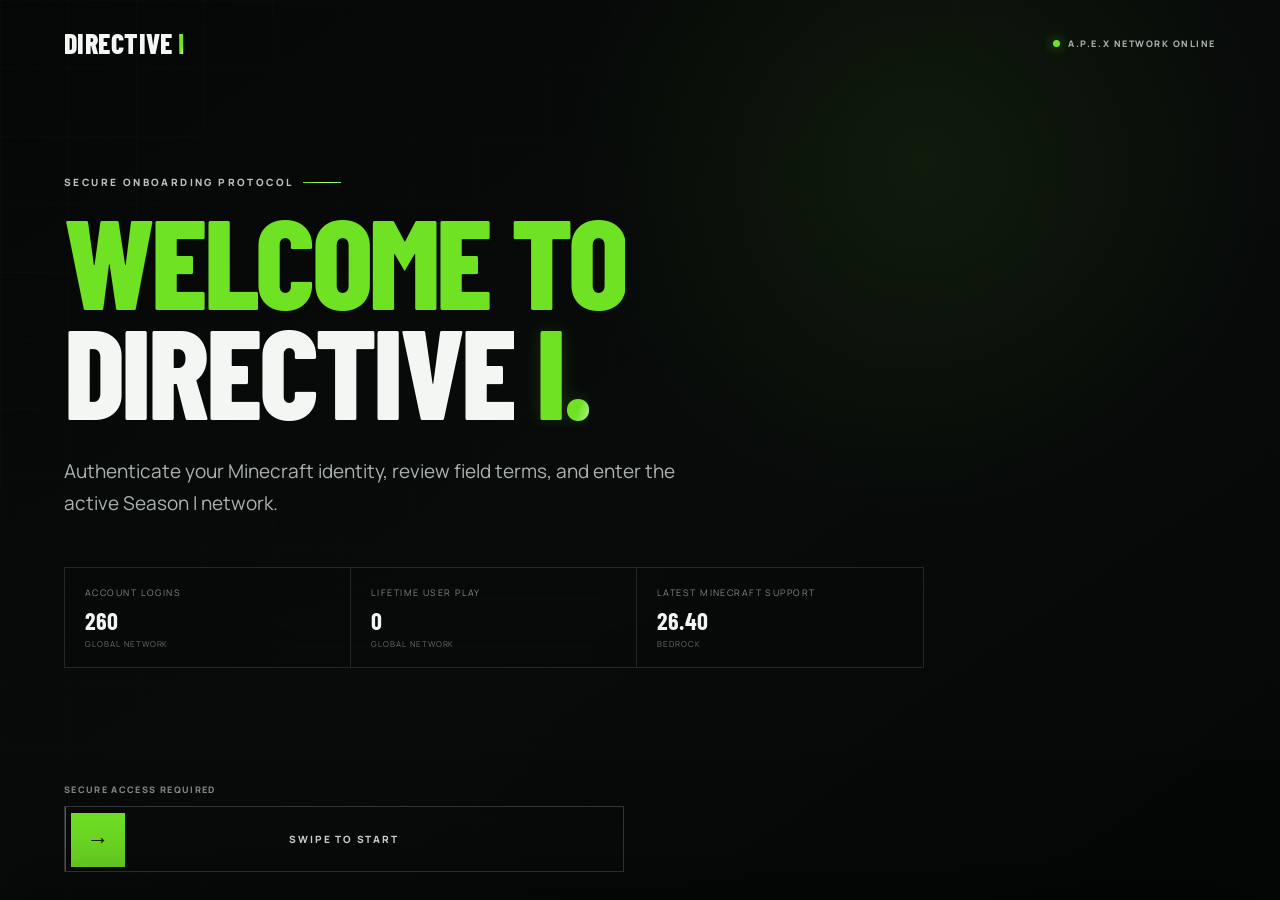
==== index.html @ 3be9166d "Load persistent gapless music player v8" ====
<!doctype html>
<html lang="en">
<head>
  <meta charset="utf-8" />
  <meta name="viewport" content="width=device-width, initial-scale=1, viewport-fit=cover" />
  <meta name="theme-color" content="#070909" />
  <meta name="apple-mobile-web-app-capable" content="yes" />
  <meta name="apple-mobile-web-app-status-bar-style" content="black-translucent" />
  <meta name="description" content="DIRECTIVE I — a cinematic Minecraft zombie apocalypse modpack." />
  <title>DIRECTIVE I — Minecraft Zombie Apocalypse</title>
  <script src="entry-gate.js?v=1"></script>
  <link rel="stylesheet" href="styles.css" />
  <link rel="stylesheet" href="hero-effects.css?v=2" />
  <link rel="stylesheet" href="lightswind-effects.css?v=2" />
  <style>
    .hero-video {z-index:0!important;filter:none!important;transform:none!important;object-fit:cover!important;object-position:center center!important;image-rendering:auto;background:#050606;pointer-events:none}
    .hero-vignette {z-index:1!important;background:linear-gradient(90deg,rgba(4,6,6,.56) 0%,rgba(4,6,6,.30) 36%,rgba(4,6,6,.04) 70%,rgba(4,6,6,.08) 100%),linear-gradient(0deg,rgba(7,9,9,.80) 0%,rgba(7,9,9,.08) 34%,rgba(7,9,9,.04) 74%,rgba(7,9,9,.12) 100%)!important}
    .hero-grid{z-index:2!important}.hero-content{position:relative;z-index:3}.scroll-cue{z-index:3}.hero-copy{text-shadow:0 2px 28px rgba(0,0,0,.62)}
    @media(max-width:900px){.hero-video{object-position:center center!important}.hero-vignette{background:linear-gradient(90deg,rgba(4,6,6,.40) 0%,rgba(4,6,6,.17) 58%,rgba(4,6,6,.03) 100%),linear-gradient(0deg,rgba(7,9,9,.82) 0%,rgba(7,9,9,.10) 42%,rgba(7,9,9,.06) 100%)!important}}
    @media(max-width:620px){.hero-vignette{background:linear-gradient(0deg,rgba(7,9,9,.83) 0%,rgba(7,9,9,.29) 31%,rgba(7,9,9,.04) 66%,rgba(7,9,9,.08) 100%)!important}.hero-copy{text-shadow:0 2px 24px rgba(0,0,0,.70)}.hero-meta{background:rgba(5,7,7,.46)}}
  </style>
</head>
<body class="site-page">
  <a class="skip-link" href="#main">Skip to content</a>
  <header class="site-header" data-header>
    <a class="brand" href="#top" aria-label="DIRECTIVE I home"><span class="brand-word">DIRECTIVE</span><span class="brand-mark">I</span></a>
    <nav class="desktop-nav" aria-label="Primary navigation"><a href="#overview">Overview</a><a href="story.html">Main Story</a><a href="#trailer">Trailer</a><a href="#systems">Systems</a><a href="#intel">Intel</a></nav>
    <button class="menu-button" type="button" aria-label="Open menu" aria-expanded="false" data-menu-button><span></span><span></span></button>
  </header>
  <div class="mobile-menu" data-mobile-menu aria-hidden="true"><nav aria-label="Mobile navigation"><a href="#overview">Overview</a><a href="story.html">Main Story</a><a href="#trailer">Trailer</a><a href="#systems">Systems</a><a href="#intel">Intel</a></nav></div>

  <main id="main">
    <section class="hero" id="top" aria-labelledby="hero-title">
      <video class="hero-video" autoplay muted loop playsinline webkit-playsinline preload="auto" poster="assets/directive-i-hero-poster.jpg?v=5" disablepictureinpicture x-webkit-airplay="deny" aria-hidden="true" data-hero-video><source src="assets/directive-i-hero-1080.mp4?v=5" type="video/mp4" /></video>
      <div class="hero-vignette" aria-hidden="true"></div><div class="hero-grid" aria-hidden="true"></div>
      <div class="hero-content page-shell">
        <div class="hero-copy">
          <p class="eyebrow"><span></span> Season I / Directive active</p><h1 id="hero-title"><span>DIRECTIVE</span><strong>I</strong></h1><p class="hero-subtitle">Minecraft Zombie Apocalypse Modpack</p><p class="hero-description">A dark survival experience built around tactical combat, infected threats, scavenging, and a world that no longer feels safe.</p>
          <div class="hero-actions"><button class="button button-primary" type="button" data-open-trailer><span class="play-triangle" aria-hidden="true"></span>Watch teaser</button><a class="button button-ghost" href="#overview">Enter the directive</a></div>
        </div>
        <div class="hero-meta" aria-label="Project information"><div><span>Platform</span><strong>Minecraft Bedrock</strong></div><div><span>Genre</span><strong>Zombie Survival</strong></div><div><span>Campaign</span><strong>Season I</strong></div></div>
      </div>
      <a class="scroll-cue" href="#overview" aria-label="Scroll to overview"><span>Scroll to survive</span><i></i></a>
    </section>

    <section class="section overview-section" id="overview">
      <div class="page-shell two-column"><div class="section-heading"><p class="kicker">01 / THE DIRECTIVE</p><h2>The city fell.<br />The mission did not.</h2></div><div class="section-copy"><p>DIRECTIVE I is designed as a focused, cinematic apocalypse experience: tactical encounters, hostile infected, scarce resources, and weapons that feel distinct instead of interchangeable.</p><p class="muted">The presentation stays minimal and grounded—closer to a modern AAA military survival title than a crowded Minecraft mod page.</p></div></div>
      <div class="page-shell feature-strip" aria-label="Core pillars"><article><span>01</span><h3>Survive</h3><p>Read the environment. Pick your fights. Keep moving.</p></article><article><span>02</span><h3>Adapt</h3><p>Build a loadout around recoil, handling, range, and attachments.</p></article><article><span>03</span><h3>Engage</h3><p>Tactical gunplay against infected threats in close, dangerous spaces.</p></article><article><span>04</span><h3>Extract</h3><p>Scavenge what matters and make it out before the city closes in.</p></article></div>
    </section>

    <section class="section trailer-section" id="trailer" aria-labelledby="trailer-title">
      <div class="page-shell trailer-heading"><div><p class="kicker">02 / OFFICIAL TRAILER</p><h2 id="trailer-title">Transmission 001</h2></div><p>10-second cinematic teaser · 16:9 · Season I</p></div>
      <div class="page-shell"><button class="trailer-card" type="button" data-open-trailer aria-label="Play DIRECTIVE I teaser"><video class="trailer-preview" muted playsinline webkit-playsinline preload="metadata" poster="assets/directive-i-trailer-poster.jpg?v=5" aria-hidden="true" data-trailer-preview><source src="assets/directive-i-transmission-001.mp4?v=5" type="video/mp4" /><source src="assets/directive-i-hero-1080.mp4?v=5" type="video/mp4" /></video><span class="trailer-shade" aria-hidden="true"></span><span class="trailer-ui"><span class="trailer-play"><i class="play-triangle"></i></span><span class="trailer-label"><small>Official teaser</small><strong>DIRECTIVE I // 001</strong></span><span class="trailer-time">00:10</span></span></button></div>
    </section>

    <section class="section systems-section" id="systems"><div class="page-shell"><div class="section-heading systems-heading"><p class="kicker">03 / CORE SYSTEMS</p><h2>Designed for consequence.</h2><p>Every system supports the same goal: make each encounter feel readable, deliberate, and dangerous.</p></div><div class="systems-grid"><article class="system-card"><span class="system-index">01</span><div><h3>Weapon identity</h3><p>Range, recoil, handling, ADS behavior, and attachment trade-offs define how each firearm performs.</p></div></article><article class="system-card"><span class="system-index">02</span><div><h3>Ballistics</h3><p>Projectile behavior and combat feedback are built to feel physical instead of purely cosmetic.</p></div></article><article class="system-card"><span class="system-index">03</span><div><h3>Infected pressure</h3><p>Encounters are staged around threat, visibility, sound, and limited breathing room.</p></div></article><article class="system-card"><span class="system-index">04</span><div><h3>Dark-world atmosphere</h3><p>Minimal UI, controlled color, fog, lighting, and environmental storytelling keep the tone grounded.</p></div></article></div></div></section>
    <section class="section intel-section" id="intel"><div class="page-shell intel-card"><div><p class="kicker">04 / FIELD INTEL</p><h2>Season I is only the beginning.</h2></div><div class="intel-copy"><p>New trailer segments can be added to this site one by one as the campaign grows. The media section is already structured for a longer final trailer.</p><button class="text-link" type="button" data-open-trailer>Replay transmission <span>↗</span></button></div></div></section>
  </main>

  <footer class="site-footer"><div class="page-shell footer-grid"><a class="brand footer-brand" href="#top" aria-label="DIRECTIVE I home"><span class="brand-word">DIRECTIVE</span><span class="brand-mark">I</span></a><p>Minecraft Zombie Apocalypse Modpack · Season I</p><p class="footer-note">Unofficial fan-made Minecraft project. Not affiliated with Mojang or Microsoft.</p></div></footer>
  <dialog class="trailer-modal" data-trailer-modal aria-labelledby="modal-title"><div class="modal-frame"><div class="modal-topbar"><div><small>Transmission 001</small><strong id="modal-title">DIRECTIVE I</strong></div><button type="button" class="close-button" data-close-trailer aria-label="Close trailer">×</button></div><video controls playsinline webkit-playsinline preload="auto" data-modal-video><source src="assets/directive-i-transmission-001.mp4?v=5" type="video/mp4" /><source src="assets/directive-i-hero-1080.mp4?v=5" type="video/mp4" /></video></div></dialog>

  <script src="script.js?v=8"></script>
  <script src="profile-logout.js?v=4"></script>
  <script src="scroll-effects.js?v=1"></script>
  <script src="music-player.js?v=8"></script>
  <script src="official-branding.js?v=2"></script>
  <script src="lightswind-effects.js?v=1"></script>
  <script src="soft-nav.js?v=1"></script>
</body>
</html>
---- styles.css ----
:root {
  --bg: #070909;
  --surface: #0b0e0e;
  --surface-2: #101414;
  --line: rgba(255,255,255,.12);
  --line-strong: rgba(255,255,255,.22);
  --text: #f2f4f2;
  --muted: #9aa29e;
  --green: #70e224;
  --green-dim: #4fa817;
  --header-h: 78px;
  --shell: min(1180px, calc(100vw - 48px));
}

* { box-sizing: border-box; }
html { scroll-behavior: smooth; background: var(--bg); }
body {
  margin: 0;
  background: var(--bg);
  color: var(--text);
  font-family: Inter, ui-sans-serif, -apple-system, BlinkMacSystemFont, "Segoe UI", sans-serif;
  font-synthesis: none;
  -webkit-font-smoothing: antialiased;
}
body.menu-open { overflow: hidden; }
a { color: inherit; text-decoration: none; }
button, input, textarea, select { font: inherit; }
button { color: inherit; }
img, video { display: block; max-width: 100%; }

.skip-link { position: fixed; left: 16px; top: 12px; z-index: 1000; padding: 10px 14px; background: #fff; color: #000; transform: translateY(-180%); }
.skip-link:focus { transform: translateY(0); }
.page-shell { width: var(--shell); margin-inline: auto; }
.site-header { position: fixed; inset: 0 0 auto; height: var(--header-h); z-index: 50; display: grid; grid-template-columns: 1fr auto 1fr; align-items: center; padding-inline: max(24px, calc((100vw - 1180px) / 2)); border-bottom: 1px solid transparent; transition: background .25s ease, border-color .25s ease, backdrop-filter .25s ease; }
.site-header.is-scrolled { background: rgba(7,9,9,.78); border-color: var(--line); backdrop-filter: blur(18px); }
.brand { display: inline-flex; align-items: baseline; width: max-content; font-weight: 950; letter-spacing: -.07em; line-height: 1; font-size: 25px; }
.brand-word { color: #f2f3f2; }
.brand-mark { color: var(--green); margin-left: .18em; }
.desktop-nav { display: flex; gap: 34px; }
.desktop-nav a { position: relative; color: #c8ceca; font-size: 12px; font-weight: 800; letter-spacing: .13em; text-transform: uppercase; }
.desktop-nav a::after { content: ""; position: absolute; left: 0; right: 100%; bottom: -11px; height: 2px; background: var(--green); transition: right .2s ease; }
.desktop-nav a:hover::after, .desktop-nav a:focus-visible::after { right: 0; }
.menu-button { display: none; justify-self: end; width: 44px; height: 44px; border: 0; background: transparent; cursor: pointer; }
.menu-button span { display: block; width: 22px; height: 1px; background: currentColor; margin: 6px auto; transition: transform .2s ease; }
.menu-button[aria-expanded="true"] span:first-child { transform: translateY(3.5px) rotate(45deg); }
.menu-button[aria-expanded="true"] span:last-child { transform: translateY(-3.5px) rotate(-45deg); }
.mobile-menu { position: fixed; inset: var(--header-h) 0 0; z-index: 45; background: rgba(7,9,9,.97); padding: 32px 24px; opacity: 0; visibility: hidden; transition: .2s ease; }
.mobile-menu.is-open { opacity: 1; visibility: visible; }
.mobile-menu nav { display: grid; }
.mobile-menu a { padding: 22px 4px; border-bottom: 1px solid var(--line); font-size: 26px; font-weight: 850; letter-spacing: -.03em; }
.hero { position: relative; min-height: 100svh; overflow: hidden; display: grid; align-items: end; isolation: isolate; background: #050606; }
.hero-video { position: absolute; inset: 0; width: 100%; height: 100%; object-fit: cover; object-position: 62% center; z-index: -4; filter: saturate(.75) contrast(1.08) brightness(.72); transform: scale(1.01); }
.hero-vignette { position: absolute; inset: 0; z-index: -3; background: linear-gradient(90deg, rgba(4,6,6,.98) 0%, rgba(4,6,6,.77) 33%, rgba(4,6,6,.22) 62%, rgba(4,6,6,.36) 100%), linear-gradient(0deg, #070909 0%, rgba(7,9,9,.08) 34%, rgba(7,9,9,.25) 100%); }
.hero-grid { position: absolute; inset: 0; z-index: -2; opacity: .09; background-image: linear-gradient(rgba(255,255,255,.18) 1px, transparent 1px), linear-gradient(90deg, rgba(255,255,255,.18) 1px, transparent 1px); background-size: 72px 72px; mask-image: linear-gradient(to right, rgba(0,0,0,.8), transparent 70%); }
.hero-content { min-height: 100svh; padding-top: calc(var(--header-h) + 70px); padding-bottom: 88px; display: flex; flex-direction: column; justify-content: flex-end; }
.hero-copy { max-width: 690px; }
.eyebrow, .kicker { margin: 0 0 18px; color: #cbd1cd; font-size: 11px; font-weight: 900; letter-spacing: .23em; text-transform: uppercase; }
.eyebrow { display: flex; align-items: center; gap: 10px; }
.eyebrow span { width: 30px; height: 2px; background: var(--green); }
.hero h1 { margin: 0; display: flex; align-items: baseline; gap: .11em; font-size: clamp(68px, 9vw, 142px); line-height: .78; letter-spacing: -.085em; font-weight: 950; }
.hero h1 span { color: #eff1ef; text-shadow: 0 0 40px rgba(255,255,255,.09); }
.hero h1 strong { color: var(--green); font-weight: 950; }
.hero-subtitle { margin: 24px 0 0; color: #d7ddd9; font-size: 12px; font-weight: 800; letter-spacing: .31em; text-transform: uppercase; }
.hero-description { max-width: 580px; margin: 26px 0 0; color: #b8c0bb; font-size: clamp(16px, 1.6vw, 19px); line-height: 1.65; }
.hero-actions { display: flex; gap: 12px; margin-top: 34px; }
.button { min-height: 52px; display: inline-flex; align-items: center; justify-content: center; gap: 12px; padding: 0 24px; border: 1px solid var(--line-strong); background: transparent; color: #f2f4f2; font-size: 11px; font-weight: 900; letter-spacing: .12em; text-transform: uppercase; cursor: pointer; transition: transform .18s ease, background .18s ease, border-color .18s ease; }
.button:hover { transform: translateY(-2px); }
.button-primary { background: var(--green); color: #071004; border-color: var(--green); }
.button-primary:hover { background: #82f23a; }
.button-ghost { backdrop-filter: blur(8px); background: rgba(8,10,10,.35); }
.play-triangle { width: 0; height: 0; border-top: 5px solid transparent; border-bottom: 5px solid transparent; border-left: 8px solid currentColor; }
.hero-meta { margin-top: 54px; display: flex; flex-wrap: wrap; gap: 0; width: fit-content; background: rgba(8,10,10,.5); border: 1px solid var(--line); backdrop-filter: blur(10px); }
.hero-meta div { padding: 13px 25px; border-right: 1px solid var(--line); }
.hero-meta div:last-child { border-right: 0; }
.hero-meta span, .hero-meta strong { display: block; }
.hero-meta span { color: #7f8984; font-size: 9px; letter-spacing: .18em; text-transform: uppercase; }
.hero-meta strong { margin-top: 5px; font-size: 11px; letter-spacing: .04em; }
.scroll-cue { position: absolute; right: max(24px, calc((100vw - 1180px) / 2)); bottom: 40px; display: flex; align-items: center; gap: 13px; color: #aab2ad; font-size: 9px; font-weight: 800; letter-spacing: .18em; text-transform: uppercase; }
.scroll-cue i { width: 42px; height: 1px; background: var(--green); }
.section { padding: 118px 0; }
.overview-section { background: var(--bg); }
.two-column { display: grid; grid-template-columns: 1fr 1fr; gap: clamp(50px, 9vw, 130px); align-items: start; }
.section-heading h2, .trailer-heading h2, .systems-heading h2, .intel-card h2 { margin: 0; font-size: clamp(42px, 5.6vw, 76px); line-height: .98; letter-spacing: -.055em; font-weight: 820; }
.section-copy { padding-top: 30px; }
.section-copy p { margin: 0 0 22px; color: #ced4d0; font-size: 18px; line-height: 1.75; }
.section-copy p.muted { color: var(--muted); font-size: 15px; }
.feature-strip { margin-top: 88px; display: grid; grid-template-columns: repeat(4, 1fr); border-top: 1px solid var(--line); border-bottom: 1px solid var(--line); }
.feature-strip article { min-height: 190px; padding: 28px; border-right: 1px solid var(--line); }
.feature-strip article:last-child { border-right: 0; }
.feature-strip span { color: var(--green); font: 800 10px/1 ui-monospace, SFMono-Regular, Menlo, monospace; }
.feature-strip h3 { margin: 42px 0 8px; font-size: 20px; letter-spacing: -.02em; }
.feature-strip p { margin: 0; color: var(--muted); font-size: 13px; line-height: 1.55; }
.trailer-section { background: #0a0c0c; border-top: 1px solid var(--line); border-bottom: 1px solid var(--line); }
.trailer-heading { margin-bottom: 38px; display: flex; align-items: end; justify-content: space-between; gap: 30px; }
.trailer-heading h2 { font-size: clamp(38px, 5vw, 64px); }
.trailer-heading > p { margin: 0 0 6px; color: var(--muted); font-size: 11px; letter-spacing: .08em; text-transform: uppercase; }
.trailer-card { position: relative; width: 100%; padding: 0; aspect-ratio: 16 / 9; overflow: hidden; border: 1px solid var(--line-strong); background: #050606; cursor: pointer; text-align: left; }
.trailer-preview { width: 100%; height: 100%; object-fit: cover; transition: transform .7s cubic-bezier(.2,.8,.2,1), filter .4s ease; background:#050606; }
.trailer-card:hover .trailer-preview { transform: scale(1.025); filter: brightness(1.07); }
.trailer-shade { position: absolute; inset: 0; background: linear-gradient(0deg, rgba(0,0,0,.8), transparent 55%); }
.trailer-ui { position: absolute; inset: auto 30px 28px; display: flex; align-items: center; gap: 18px; }
.trailer-play { width: 58px; height: 58px; display: grid; place-items: center; border: 1px solid rgba(255,255,255,.55); background: rgba(4,6,6,.45); backdrop-filter: blur(8px); }
.trailer-play .play-triangle { border-top-width: 7px; border-bottom-width: 7px; border-left-width: 11px; }
.trailer-label { display: grid; gap: 5px; }
.trailer-label small { color: #a8b0ab; font-size: 9px; letter-spacing: .17em; text-transform: uppercase; }
.trailer-label strong { font-size: 15px; letter-spacing: .07em; }
.trailer-time { margin-left: auto; font: 700 11px/1 ui-monospace, SFMono-Regular, Menlo, monospace; color: #c5ccc7; }
.systems-section { background: var(--bg); }
.systems-heading { max-width: 770px; }
.systems-heading > p:last-child { margin: 22px 0 0; color: var(--muted); line-height: 1.7; max-width: 560px; }
.systems-grid { margin-top: 64px; display: grid; grid-template-columns: 1fr 1fr; border-top: 1px solid var(--line); }
.system-card { min-height: 230px; display: grid; grid-template-columns: 70px 1fr; gap: 26px; padding: 36px 34px 36px 0; border-bottom: 1px solid var(--line); }
.system-card:nth-child(odd) { border-right: 1px solid var(--line); padding-right: 42px; }
.system-card:nth-child(even) { padding-left: 42px; }
.system-index { color: var(--green); font: 700 10px/1 ui-monospace, SFMono-Regular, Menlo, monospace; }
.system-card h3 { margin: 0; font-size: 26px; letter-spacing: -.035em; }
.system-card p { max-width: 420px; margin: 18px 0 0; color: var(--muted); font-size: 14px; line-height: 1.7; }
.intel-section { padding-top: 20px; }
.intel-card { padding: 58px; display: grid; grid-template-columns: 1.1fr .9fr; gap: 70px; background: var(--surface-2); border: 1px solid var(--line); position: relative; overflow: hidden; }
.intel-card::after { content: "I"; position: absolute; right: -12px; bottom: -72px; color: rgba(112,226,36,.05); font-size: 280px; font-weight: 950; line-height: 1; }
.intel-card h2 { font-size: clamp(38px, 4.5vw, 60px); max-width: 640px; }
.intel-copy { position: relative; z-index: 1; align-self: end; }
.intel-copy p { margin: 0; color: #aeb6b1; font-size: 15px; line-height: 1.75; }
.text-link { margin-top: 28px; padding: 0; border: 0; background: none; color: var(--green); cursor: pointer; font-size: 11px; font-weight: 900; letter-spacing: .11em; text-transform: uppercase; }
.text-link span { margin-left: 8px; }
.site-footer { padding: 52px 0; border-top: 1px solid var(--line); background: #060808; }
.footer-grid { display: grid; grid-template-columns: auto 1fr 1fr; gap: 28px; align-items: center; }
.footer-brand { font-size: 19px; }
.footer-grid p { margin: 0; color: #77807b; font-size: 10px; letter-spacing: .08em; text-transform: uppercase; }
.footer-note { justify-self: end; text-align: right; }
.trailer-modal { width: min(1080px, calc(100vw - 32px)); margin: auto; max-width: none; padding: 0; border: 1px solid rgba(255,255,255,.2); background: #050606; color: white; box-shadow: 0 40px 120px rgba(0,0,0,.7); }
.trailer-modal::backdrop { background: rgba(0,0,0,.86); backdrop-filter: blur(8px); }
.modal-frame { background: #050606; }
.modal-topbar { height: 68px; padding: 0 20px; display: flex; align-items: center; justify-content: space-between; border-bottom: 1px solid var(--line); }
.modal-topbar div { display: grid; gap: 2px; }
.modal-topbar small { color: var(--green); font-size: 8px; letter-spacing: .19em; text-transform: uppercase; }
.modal-topbar strong { font-size: 13px; letter-spacing: .12em; }
.close-button { width: 42px; height: 42px; border: 1px solid var(--line); background: transparent; cursor: pointer; font-size: 24px; line-height: 1; }
.trailer-modal video { width: 100%; aspect-ratio: 16/9; background: #000; object-fit: contain; }
:focus-visible { outline: 2px solid var(--green); outline-offset: 4px; }
@media (max-width: 900px) {
  :root { --header-h: 70px; --shell: min(100% - 34px, 1180px); }
  .site-header { grid-template-columns: 1fr auto; padding-inline: 17px; }
  .desktop-nav { display: none; }
  .menu-button { display: block; }
  .hero-video { object-position: 68% center; }
  .hero-vignette { background: linear-gradient(90deg, rgba(4,6,6,.97), rgba(4,6,6,.58) 65%, rgba(4,6,6,.4)), linear-gradient(0deg, #070909 0%, rgba(7,9,9,.04) 40%, rgba(7,9,9,.25)); }
  .hero-content { padding-bottom: 76px; }
  .hero-copy { max-width: 620px; }
  .hero-meta { margin-top: 38px; }
  .scroll-cue { display: none; }
  .two-column { grid-template-columns: 1fr; gap: 16px; }
  .section-copy { padding-top: 8px; max-width: 680px; }
  .feature-strip { grid-template-columns: 1fr 1fr; }
  .feature-strip article:nth-child(2) { border-right: 0; }
  .feature-strip article:nth-child(-n+2) { border-bottom: 1px solid var(--line); }
  .trailer-heading { align-items: start; flex-direction: column; }
  .systems-grid { grid-template-columns: 1fr; }
  .system-card:nth-child(odd), .system-card:nth-child(even) { border-right: 0; padding: 30px 0; }
  .intel-card { grid-template-columns: 1fr; gap: 34px; padding: 42px; }
  .footer-grid { grid-template-columns: 1fr; }
  .footer-note { justify-self: start; text-align: left; max-width: 600px; }
}
@media (max-width: 620px) {
  :root { --shell: calc(100vw - 28px); }
  .brand { font-size: 21px; }
  .hero { min-height: 760px; }
  .hero-video { object-position: 62% center; }
  .hero-vignette { background: linear-gradient(0deg, rgba(7,9,9,1) 0%, rgba(7,9,9,.6) 52%, rgba(7,9,9,.55) 100%); }
  .hero-grid { display: none; }
  .hero-content { min-height: 760px; padding-top: 122px; padding-bottom: 54px; justify-content: flex-end; }
  .eyebrow { font-size: 9px; letter-spacing: .17em; }
  .hero h1 { font-size: clamp(55px, 17vw, 80px); }
  .hero-subtitle { max-width: 320px; margin-top: 18px; font-size: 9px; line-height: 1.7; letter-spacing: .23em; }
  .hero-description { margin-top: 18px; font-size: 15px; line-height: 1.55; }
  .hero-actions { display: grid; grid-template-columns: 1fr; }
  .button { width: 100%; }
  .hero-meta { width: 100%; display: grid; grid-template-columns: 1fr 1fr; }
  .hero-meta div { padding: 12px 14px; border-right: 1px solid var(--line); border-bottom: 1px solid var(--line); }
  .hero-meta div:nth-child(2) { border-right: 0; }
  .hero-meta div:last-child { grid-column: 1 / -1; border-right: 0; border-bottom: 0; }
  .section { padding: 82px 0; }
  .section-heading h2, .trailer-heading h2, .systems-heading h2, .intel-card h2 { font-size: 39px; }
  .section-copy p { font-size: 16px; }
  .feature-strip { grid-template-columns: 1fr; margin-top: 54px; }
  .feature-strip article { min-height: 160px; border-right: 0; border-bottom: 1px solid var(--line); padding: 24px 6px; }
  .feature-strip article:nth-child(-n+2) { border-bottom: 1px solid var(--line); }
  .feature-strip article:last-child { border-bottom: 0; }
  .feature-strip h3 { margin-top: 30px; }
  .trailer-card { aspect-ratio: 4 / 3; }
  .trailer-preview { object-position: center; }
  .trailer-ui { inset: auto 16px 16px; }
  .trailer-play { width: 48px; height: 48px; }
  .trailer-time { display: none; }
  .system-card { grid-template-columns: 42px 1fr; gap: 16px; }
  .system-card h3 { font-size: 22px; }
  .intel-card { padding: 30px 24px; }
  .trailer-modal { width: 100vw; max-height: 100svh; border-inline: 0; }
  .modal-frame { min-height: 100svh; display: grid; grid-template-rows: auto 1fr; align-items: center; }
  .modal-topbar { height: 64px; padding-inline: 14px; align-self: start; }
  .trailer-modal video { align-self: center; }
}
@media (prefers-reduced-motion: reduce) {
  html { scroll-behavior: auto; }
  *, *::before, *::after { transition-duration: .01ms !important; animation-duration: .01ms !important; animation-iteration-count: 1 !important; }
  .hero-video { display: none; }
  .hero { background: #080a0a; }
}
---- hero-effects.css ----
/* DIRECTIVE I — cinematic hero and scroll micro-interactions */

/* Hero description typing cursor */
.hero-description {
  position: relative;
  min-height: 3.5em;
}

.hero-description.is-typing::after,
.hero-description.is-typed::after {
  content: "";
  display: inline-block;
  width: 2px;
  height: .92em;
  margin-left: .16em;
  vertical-align: -.08em;
  background: var(--green);
  box-shadow: 0 0 10px rgba(112, 226, 36, .72), 0 0 24px rgba(112, 226, 36, .24);
  animation: directive-caret .78s steps(1, end) infinite;
}

.hero-description.is-typing {
  text-shadow: 0 0 22px rgba(255, 255, 255, .025);
}

@keyframes directive-caret {
  0%, 46% { opacity: 1; }
  47%, 100% { opacity: 0; }
}

/*
  Header logo finish: the specular highlight now lives INSIDE the glyphs.
  No rectangular overlay, no clipping outside the wordmark.
*/
.site-header > .brand {
  position: relative;
  isolation: isolate;
  overflow: visible;
  padding: 4px 1px 5px 0;
}

.site-header > .brand .brand-word,
.site-header > .brand .brand-mark {
  position: relative;
  display: inline-block;
  transform: translateZ(0);
}

.site-header > .brand .brand-word {
  color: #f2f3f2;
  text-shadow: 0 0 16px rgba(255, 255, 255, .035);
}

.site-header > .brand .brand-mark {
  color: var(--green);
  text-shadow: 0 0 13px rgba(112, 226, 36, .22);
}

@supports ((-webkit-background-clip: text) or (background-clip: text)) {
  .site-header > .brand .brand-word {
    color: transparent;
    -webkit-text-fill-color: transparent;
    -webkit-background-clip: text;
    background-clip: text;
    background-image: linear-gradient(
      108deg,
      #eef1ee 0%,
      #eef1ee 38%,
      #ffffff 45%,
      #dfffd2 49%,
      #ffffff 52%,
      #eef1ee 59%,
      #eef1ee 100%
    );
    background-size: 310% 100%;
    background-position: 100% 0;
    animation: directive-word-specular 7.2s cubic-bezier(.22, .7, .2, 1) infinite;
  }

  .site-header > .brand .brand-mark {
    color: transparent;
    -webkit-text-fill-color: transparent;
    -webkit-background-clip: text;
    background-clip: text;
    background-image: linear-gradient(
      108deg,
      #70e224 0%,
      #70e224 38%,
      #c8ff9e 47%,
      #ffffff 50%,
      #a4ff62 54%,
      #70e224 61%,
      #70e224 100%
    );
    background-size: 310% 100%;
    background-position: 100% 0;
    animation: directive-mark-specular 7.2s cubic-bezier(.22, .7, .2, 1) infinite;
  }
}

@keyframes directive-word-specular {
  0%, 56% { background-position: 100% 0; }
  74% { background-position: 0% 0; }
  100% { background-position: 0% 0; }
}

@keyframes directive-mark-specular {
  0%, 58% {
    background-position: 100% 0;
    filter: brightness(1);
    text-shadow: 0 0 13px rgba(112, 226, 36, .22);
  }
  72% {
    filter: brightness(1.14);
    text-shadow: 0 0 10px rgba(196, 255, 151, .48), 0 0 23px rgba(112, 226, 36, .28);
  }
  76%, 100% {
    background-position: 0% 0;
    filter: brightness(1);
    text-shadow: 0 0 13px rgba(112, 226, 36, .22);
  }
}

/* Cinematic scroll-trigger system. Hidden states only apply after JS is ready. */
body.scroll-fx-ready [data-scroll-reveal] {
  opacity: 0;
  transform: translate3d(0, 34px, 0) scale(.992);
  filter: blur(6px);
  transition:
    opacity .92s cubic-bezier(.2, .7, .18, 1),
    transform 1.12s cubic-bezier(.16, 1, .3, 1),
    filter .88s cubic-bezier(.2, .7, .18, 1);
  transition-delay: var(--reveal-delay, 0ms);
  will-change: transform, opacity, filter;
}

body.scroll-fx-ready [data-scroll-reveal="heading"] {
  transform: translate3d(0, 42px, 0) scale(.985);
}

body.scroll-fx-ready [data-scroll-reveal="card"] {
  transform: translate3d(0, 28px, 0) scale(.978);
}

body.scroll-fx-ready [data-scroll-reveal].is-scroll-visible {
  opacity: 1;
  transform: translate3d(0, 0, 0) scale(1);
  filter: blur(0);
}

/* Very subtle section edge response while elements enter view. */
body.scroll-fx-ready .section {
  --section-light: 0;
}

.scroll-cue i {
  transform-origin: left center;
  animation: directive-scroll-pulse 2.4s cubic-bezier(.4, 0, .2, 1) infinite;
}

@keyframes directive-scroll-pulse {
  0%, 100% { transform: scaleX(.45); opacity: .42; }
  48% { transform: scaleX(1); opacity: 1; }
}

@media (max-width: 620px) {
  .hero-description { min-height: 5.2em; }

  body.scroll-fx-ready [data-scroll-reveal] {
    transform: translate3d(0, 24px, 0) scale(.994);
    filter: blur(4px);
    transition-duration: .82s, .98s, .78s;
  }

  body.scroll-fx-ready [data-scroll-reveal].is-scroll-visible {
    transform: translate3d(0, 0, 0) scale(1);
    filter: blur(0);
  }
}

@media (prefers-reduced-motion: reduce) {
  .hero-description.is-typing::after,
  .hero-description.is-typed::after,
  .site-header > .brand .brand-word,
  .site-header > .brand .brand-mark,
  .scroll-cue i {
    animation: none !important;
  }

  body.scroll-fx-ready [data-scroll-reveal],
  body.scroll-fx-ready [data-scroll-reveal].is-scroll-visible {
    opacity: 1;
    transform: none;
    filter: none;
    transition: none;
  }
}
---- lightswind-effects.css ----
/* DIRECTIVE I motion accents inspired by the lightweight gradient treatment used on Lightswind UI.
   Kept self-contained, green-led, and GPU-friendly for mobile/iOS. */
:root{
  --directive-neon:#70e224;
  --directive-lime:#b8ff66;
  --directive-mint:#55f3a4;
  --directive-cyan:#5de7d7;
  --directive-ice:#eaffdf;
}

/* PWA-like viewport discipline: keep every screen locked to the device width. */
html,
body{
  width:100%;
  max-width:100%;
  min-width:0;
  overflow-x:hidden!important;
  overscroll-behavior-x:none;
}
@supports (overflow-x:clip){
  html,
  body{overflow-x:clip!important}
}
body{position:relative}
body.site-page,
body.story-page{touch-action:pan-y pinch-zoom}
main,
header,
footer,
section,
.page-shell{
  min-width:0;
  max-width:100%;
}
img,
video,
canvas,
iframe,
svg{max-width:100%}

/* Main Story footer: keep the official platform network fully inside the viewport. */
.story-page .site-footer,
.story-page .footer-grid{
  min-width:0;
  max-width:100%;
}
.story-page .official-brand-strip{
  box-sizing:border-box;
  width:100%;
  max-width:100%;
  min-width:0;
  display:grid;
  grid-template-columns:repeat(3,minmax(0,1fr));
  column-gap:12px;
  row-gap:14px;
  align-items:center;
  overflow:visible;
}
.story-page .official-brand-label,
.story-page .official-brand-note{
  grid-column:1/-1;
  width:100%;
  min-width:0;
  margin-left:0;
  white-space:normal;
}
.story-page .official-brand-link{
  width:100%;
  min-width:0;
  max-width:100%;
  justify-content:flex-start;
  overflow:visible;
}
.story-page .official-brand-link img{
  display:block;
  width:auto!important;
  height:auto!important;
  max-width:100%!important;
  object-fit:contain;
}

.directive-shiny-text,
.directive-shiny-split{
  display:inline-block;
  color:transparent!important;
  -webkit-text-fill-color:transparent;
  background-image:linear-gradient(110deg,
    #f3f6f3 0%,
    #f3f6f3 32%,
    #a9ff72 42%,
    #f4ffe9 49%,
    #70e224 56%,
    #c8ff9d 63%,
    #f3f6f3 72%,
    #f3f6f3 100%);
  background-size:260% 100%;
  background-position:135% 0;
  -webkit-background-clip:text;
  background-clip:text;
  animation:directive-shiny-sweep 5.2s cubic-bezier(.35,0,.25,1) infinite;
  will-change:background-position;
}

.directive-shiny-mark{
  background-image:linear-gradient(110deg,
    #70e224 0%,
    #70e224 30%,
    #d9ffc4 44%,
    #ffffff 50%,
    #a7ff62 57%,
    #70e224 70%,
    #70e224 100%);
  filter:drop-shadow(0 0 9px rgba(112,226,36,.16));
}

@keyframes directive-shiny-sweep{
  0%,18%{background-position:135% 0}
  58%,100%{background-position:-120% 0}
}

/* HOME / green-spectrum aurora accents */
.hero-meta,
.feature-strip,
.trailer-card,
.intel-card{
  position:relative;
}

.hero-meta::before,
.feature-strip::before,
.trailer-card::after,
.intel-card::before{
  content:"";
  position:absolute;
  pointer-events:none;
  background:linear-gradient(90deg,
    transparent,
    rgba(112,226,36,.15),
    rgba(184,255,102,.78),
    rgba(85,243,164,.68),
    rgba(93,231,215,.48),
    rgba(112,226,36,.72),
    transparent);
  background-size:240% 100%;
  animation:directive-spectrum-flow 6.5s linear infinite;
}

.hero-meta::before{
  left:8%;right:8%;top:-1px;height:1px;
  opacity:.72;
  box-shadow:0 0 18px rgba(112,226,36,.16);
}

.feature-strip::before{
  left:0;right:0;top:0;height:1px;
  opacity:.88;
  box-shadow:0 0 24px rgba(112,226,36,.18);
}

.trailer-card::after{
  left:10%;right:10%;bottom:-1px;height:2px;
  opacity:.8;
  filter:blur(.2px);
  box-shadow:0 0 22px rgba(85,243,164,.22);
}

.intel-card::before{
  left:8%;right:8%;bottom:-1px;height:2px;
  opacity:.66;
  filter:blur(.3px);
  box-shadow:0 0 28px rgba(112,226,36,.18);
  z-index:2;
}

.kicker::after,
.story-label::after,
.welcome-kicker::after{
  content:"";
  display:inline-block;
  width:38px;
  height:1px;
  margin-left:10px;
  vertical-align:middle;
  background:linear-gradient(90deg,#70e224,#b8ff66,#55f3a4,#5de7d7,#70e224);
  background-size:220% 100%;
  animation:directive-spectrum-flow 4.8s linear infinite;
  box-shadow:0 0 12px rgba(112,226,36,.2);
}

/* A restrained blurred aurora behind selected home sections. */
.overview-section::after,
.systems-section::after{
  content:"";
  position:absolute;
  pointer-events:none;
  width:min(560px,70vw);
  height:120px;
  border-radius:50%;
  background:linear-gradient(90deg,
    rgba(112,226,36,.16),
    rgba(184,255,102,.09),
    rgba(85,243,164,.13),
    rgba(93,231,215,.08),
    rgba(112,226,36,.14));
  background-size:220% 100%;
  filter:blur(54px);
  opacity:.34;
  z-index:0;
  animation:directive-spectrum-flow 10s linear infinite;
}

.overview-section,
.systems-section{position:relative;isolation:isolate}
.overview-section::after{right:-12%;top:18%}
.systems-section::after{left:-14%;bottom:16%}
.overview-section>.page-shell,
.systems-section>.page-shell{position:relative;z-index:1}

@keyframes directive-spectrum-flow{
  from{background-position:0% 50%}
  to{background-position:220% 50%}
}

@media(max-width:620px){
  .overview-section::after,.systems-section::after{width:82vw;height:84px;filter:blur(42px);opacity:.26}
  .kicker::after,.story-label::after,.welcome-kicker::after{width:28px;margin-left:8px}
  .story-page .official-brand-strip{column-gap:10px;row-gap:13px}
  .story-page .official-brand-link.microsoft img{max-width:96px!important}
  .story-page .official-brand-link.xbox img{max-width:82px!important}
  .story-page .official-brand-link.minecraft img{max-width:112px!important}
}

@media(prefers-reduced-motion:reduce){
  .directive-shiny-text,.directive-shiny-split,
  .hero-meta::before,.feature-strip::before,.trailer-card::after,.intel-card::before,
  .kicker::after,.story-label::after,.welcome-kicker::after,
  .overview-section::after,.systems-section::after{
    animation:none!important;
    background-position:50% 50%!important;
  }
}
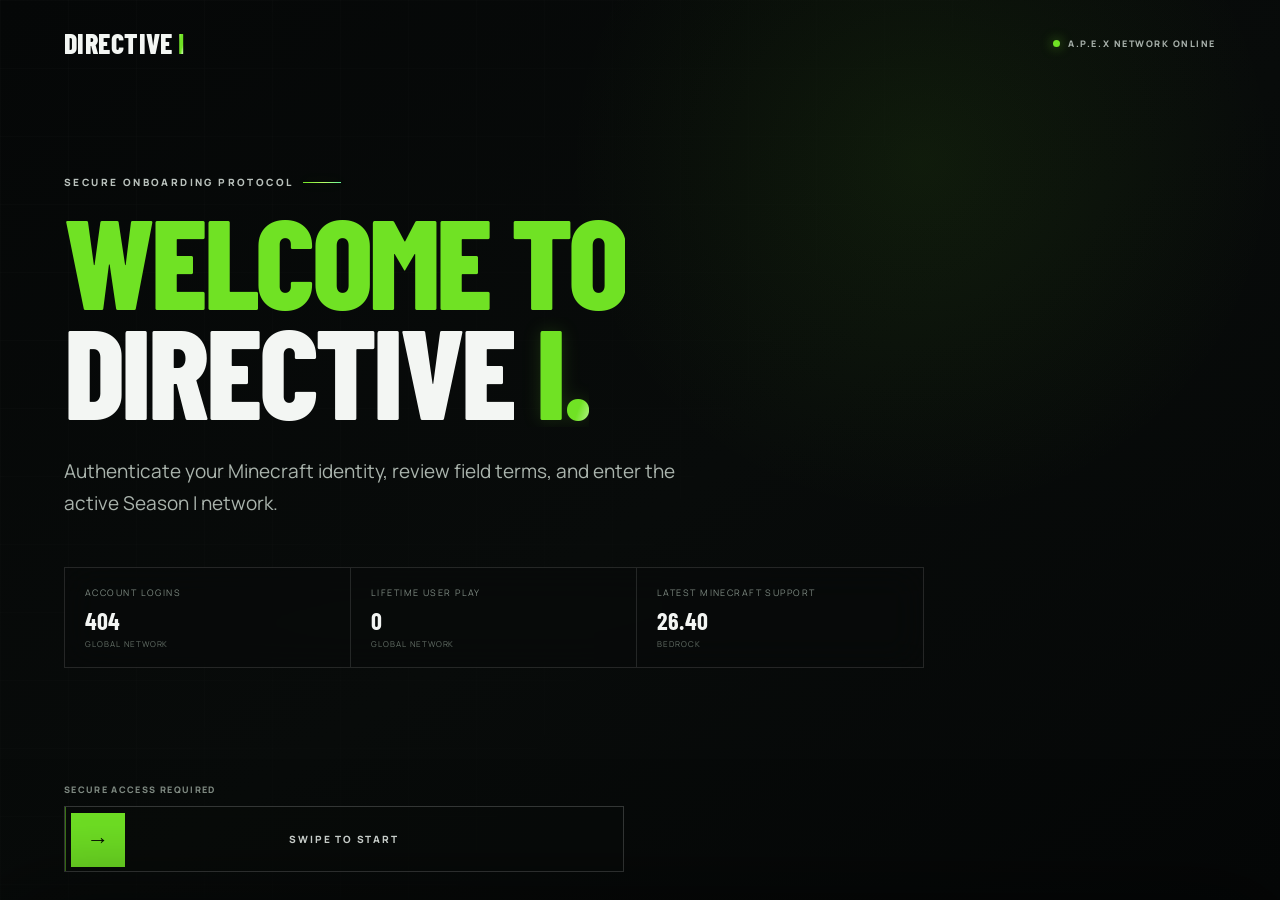
==== commit 287dc3f2: "Add Documentation to main navigation" ====
--- a/index.html
+++ b/index.html
@@ -24,10 +24,10 @@
   <a class="skip-link" href="#main">Skip to content</a>
   <header class="site-header" data-header>
     <a class="brand" href="#top" aria-label="DIRECTIVE I home"><span class="brand-word">DIRECTIVE</span><span class="brand-mark">I</span></a>
-    <nav class="desktop-nav" aria-label="Primary navigation"><a href="#overview">Overview</a><a href="story.html">Main Story</a><a href="#trailer">Trailer</a><a href="#systems">Systems</a><a href="#intel">Intel</a></nav>
+    <nav class="desktop-nav" aria-label="Primary navigation"><a href="#overview">Overview</a><a href="story.html">Main Story</a><a href="documentation.html">Documentation</a><a href="#trailer">Trailer</a><a href="#systems">Systems</a><a href="#intel">Intel</a></nav>
     <button class="menu-button" type="button" aria-label="Open menu" aria-expanded="false" data-menu-button><span></span><span></span></button>
   </header>
-  <div class="mobile-menu" data-mobile-menu aria-hidden="true"><nav aria-label="Mobile navigation"><a href="#overview">Overview</a><a href="story.html">Main Story</a><a href="#trailer">Trailer</a><a href="#systems">Systems</a><a href="#intel">Intel</a></nav></div>
+  <div class="mobile-menu" data-mobile-menu aria-hidden="true"><nav aria-label="Mobile navigation"><a href="#overview">Overview</a><a href="story.html">Main Story</a><a href="documentation.html">Documentation</a><a href="#trailer">Trailer</a><a href="#systems">Systems</a><a href="#intel">Intel</a></nav></div>
 
   <main id="main">
     <section class="hero" id="top" aria-labelledby="hero-title">
@@ -68,4 +68,4 @@
   <script src="lightswind-effects.js?v=1"></script>
   <script src="soft-nav.js?v=1"></script>
 </body>
-</html>
+</html>
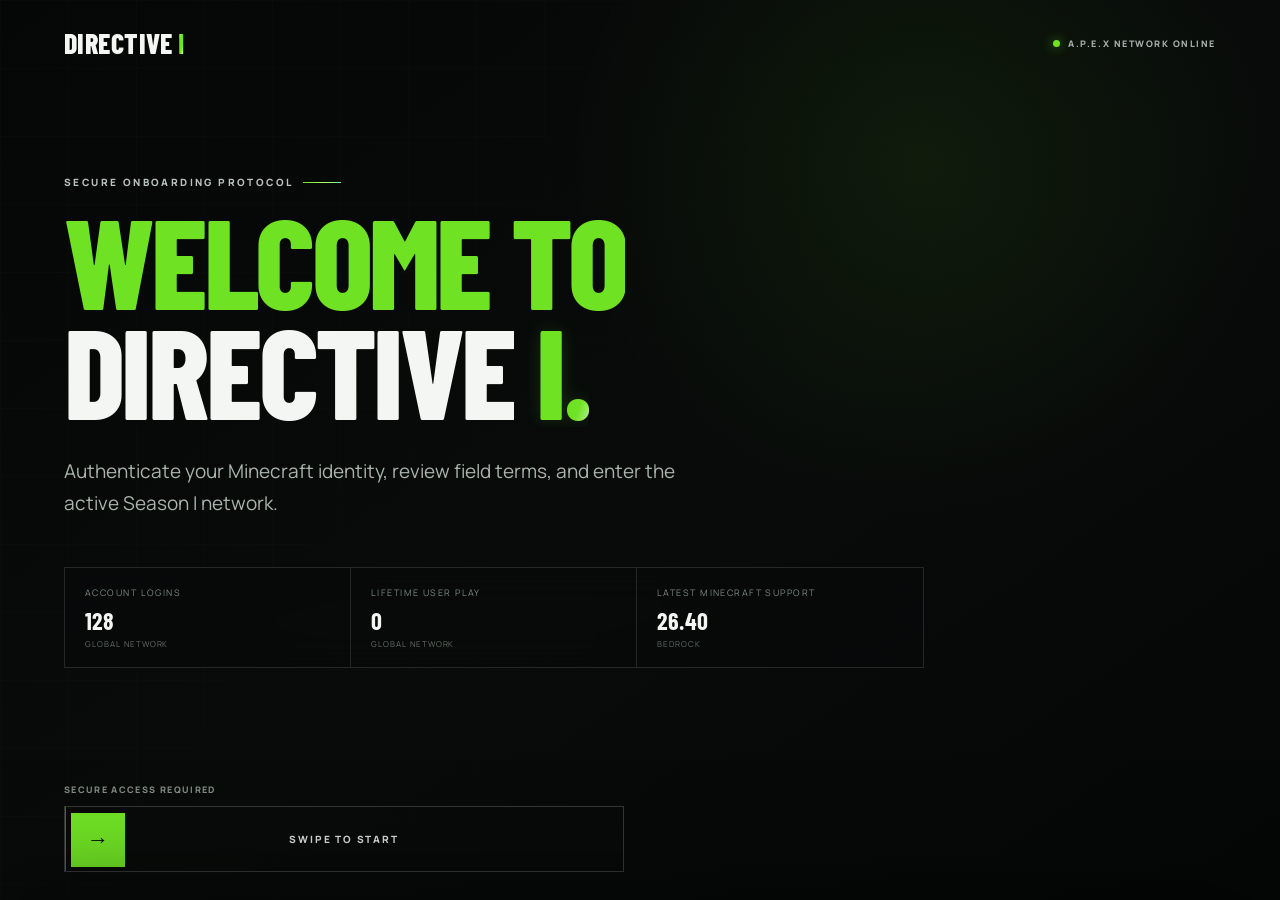
==== commit f0ef8370: "Add Requirements to primary navigation" ====
--- a/index.html
+++ b/index.html
@@ -24,10 +24,10 @@
   <a class="skip-link" href="#main">Skip to content</a>
   <header class="site-header" data-header>
     <a class="brand" href="#top" aria-label="DIRECTIVE I home"><span class="brand-word">DIRECTIVE</span><span class="brand-mark">I</span></a>
-    <nav class="desktop-nav" aria-label="Primary navigation"><a href="#overview">Overview</a><a href="story.html">Main Story</a><a href="documentation.html">Documentation</a><a href="#trailer">Trailer</a><a href="#systems">Systems</a><a href="#intel">Intel</a></nav>
+    <nav class="desktop-nav" aria-label="Primary navigation"><a href="#overview">Overview</a><a href="story.html">Main Story</a><a href="documentation.html">Documentation</a><a href="requirements.html">Requirements</a><a href="#trailer">Trailer</a><a href="#systems">Systems</a><a href="#intel">Intel</a></nav>
     <button class="menu-button" type="button" aria-label="Open menu" aria-expanded="false" data-menu-button><span></span><span></span></button>
   </header>
-  <div class="mobile-menu" data-mobile-menu aria-hidden="true"><nav aria-label="Mobile navigation"><a href="#overview">Overview</a><a href="story.html">Main Story</a><a href="documentation.html">Documentation</a><a href="#trailer">Trailer</a><a href="#systems">Systems</a><a href="#intel">Intel</a></nav></div>
+  <div class="mobile-menu" data-mobile-menu aria-hidden="true"><nav aria-label="Mobile navigation"><a href="#overview">Overview</a><a href="story.html">Main Story</a><a href="documentation.html">Documentation</a><a href="requirements.html">Requirements</a><a href="#trailer">Trailer</a><a href="#systems">Systems</a><a href="#intel">Intel</a></nav></div>
 
   <main id="main">
     <section class="hero" id="top" aria-labelledby="hero-title">
@@ -66,6 +66,6 @@
   <script src="music-player.js?v=8"></script>
   <script src="official-branding.js?v=2"></script>
   <script src="lightswind-effects.js?v=1"></script>
-  <script src="soft-nav.js?v=1"></script>
+  <script src="soft-nav.js?v=2"></script>
 </body>
 </html>
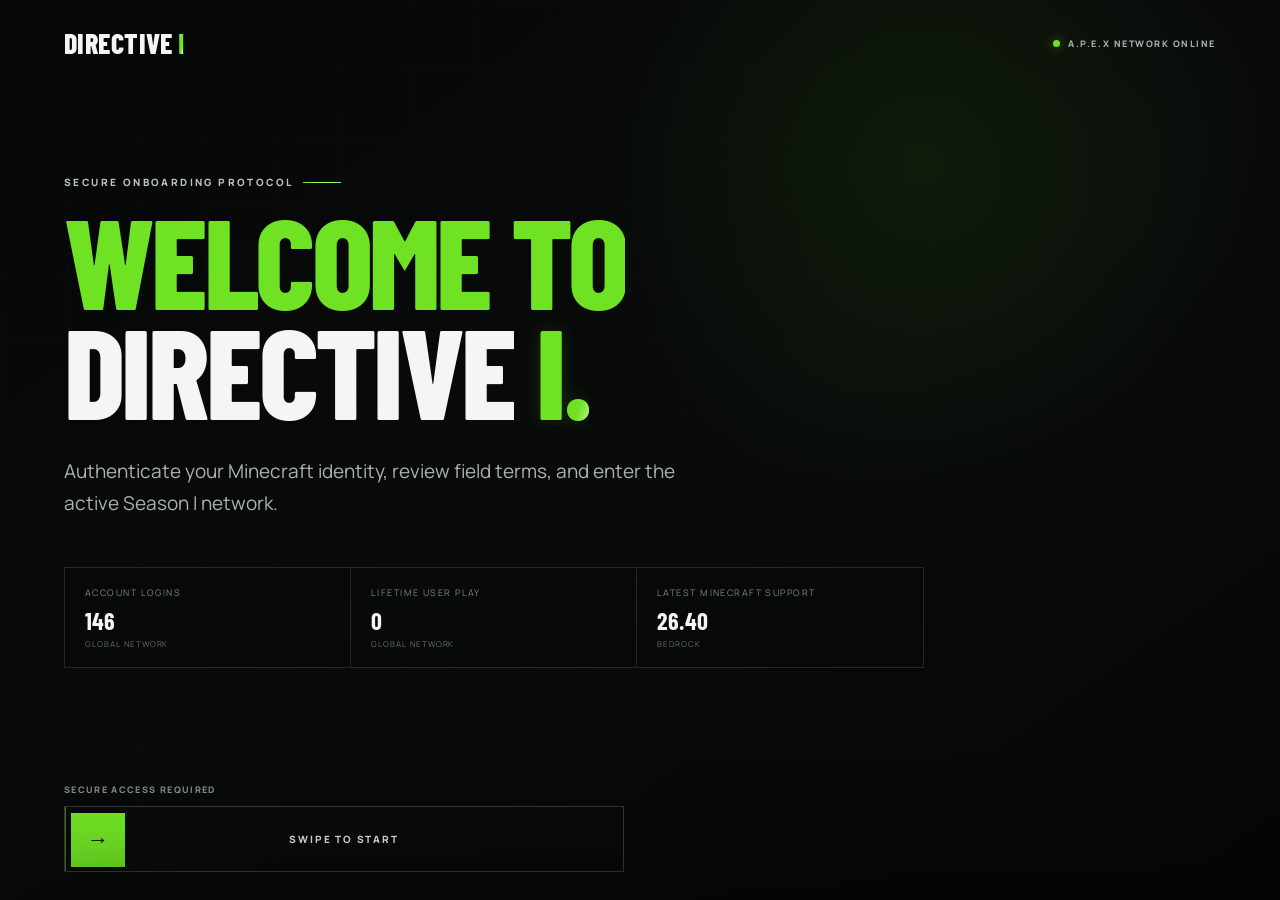
==== commit c3aa6135: "Replace Intel with interactive Other Project Realm Divided panel" ====
--- a/index.html
+++ b/index.html
@@ -12,6 +12,7 @@
   <link rel="stylesheet" href="styles.css" />
   <link rel="stylesheet" href="hero-effects.css?v=2" />
   <link rel="stylesheet" href="lightswind-effects.css?v=2" />
+  <link rel="stylesheet" href="other-project.css?v=1" />
   <style>
     .hero-video {z-index:0!important;filter:none!important;transform:none!important;object-fit:cover!important;object-position:center center!important;image-rendering:auto;background:#050606;pointer-events:none}
     .hero-vignette {z-index:1!important;background:linear-gradient(90deg,rgba(4,6,6,.56) 0%,rgba(4,6,6,.30) 36%,rgba(4,6,6,.04) 70%,rgba(4,6,6,.08) 100%),linear-gradient(0deg,rgba(7,9,9,.80) 0%,rgba(7,9,9,.08) 34%,rgba(7,9,9,.04) 74%,rgba(7,9,9,.12) 100%)!important}
@@ -24,10 +25,10 @@
   <a class="skip-link" href="#main">Skip to content</a>
   <header class="site-header" data-header>
     <a class="brand" href="#top" aria-label="DIRECTIVE I home"><span class="brand-word">DIRECTIVE</span><span class="brand-mark">I</span></a>
-    <nav class="desktop-nav" aria-label="Primary navigation"><a href="#overview">Overview</a><a href="story.html">Main Story</a><a href="documentation.html">Documentation</a><a href="requirements.html">Requirements</a><a href="#trailer">Trailer</a><a href="#systems">Systems</a><a href="#intel">Intel</a></nav>
+    <nav class="desktop-nav" aria-label="Primary navigation"><a href="#overview">Overview</a><a href="story.html">Main Story</a><a href="documentation.html">Documentation</a><a href="requirements.html">Requirements</a><a href="#trailer">Trailer</a><a href="#systems">Systems</a><a href="#other-project" data-open-other-project>Other Project</a></nav>
     <button class="menu-button" type="button" aria-label="Open menu" aria-expanded="false" data-menu-button><span></span><span></span></button>
   </header>
-  <div class="mobile-menu" data-mobile-menu aria-hidden="true"><nav aria-label="Mobile navigation"><a href="#overview">Overview</a><a href="story.html">Main Story</a><a href="documentation.html">Documentation</a><a href="requirements.html">Requirements</a><a href="#trailer">Trailer</a><a href="#systems">Systems</a><a href="#intel">Intel</a></nav></div>
+  <div class="mobile-menu" data-mobile-menu aria-hidden="true"><nav aria-label="Mobile navigation"><a href="#overview">Overview</a><a href="story.html">Main Story</a><a href="documentation.html">Documentation</a><a href="requirements.html">Requirements</a><a href="#trailer">Trailer</a><a href="#systems">Systems</a><a href="#other-project" data-open-other-project>Other Project</a></nav></div>
 
   <main id="main">
     <section class="hero" id="top" aria-labelledby="hero-title">
@@ -54,11 +55,42 @@
     </section>
 
     <section class="section systems-section" id="systems"><div class="page-shell"><div class="section-heading systems-heading"><p class="kicker">03 / CORE SYSTEMS</p><h2>Designed for consequence.</h2><p>Every system supports the same goal: make each encounter feel readable, deliberate, and dangerous.</p></div><div class="systems-grid"><article class="system-card"><span class="system-index">01</span><div><h3>Weapon identity</h3><p>Range, recoil, handling, ADS behavior, and attachment trade-offs define how each firearm performs.</p></div></article><article class="system-card"><span class="system-index">02</span><div><h3>Ballistics</h3><p>Projectile behavior and combat feedback are built to feel physical instead of purely cosmetic.</p></div></article><article class="system-card"><span class="system-index">03</span><div><h3>Infected pressure</h3><p>Encounters are staged around threat, visibility, sound, and limited breathing room.</p></div></article><article class="system-card"><span class="system-index">04</span><div><h3>Dark-world atmosphere</h3><p>Minimal UI, controlled color, fog, lighting, and environmental storytelling keep the tone grounded.</p></div></article></div></div></section>
-    <section class="section intel-section" id="intel"><div class="page-shell intel-card"><div><p class="kicker">04 / FIELD INTEL</p><h2>Season I is only the beginning.</h2></div><div class="intel-copy"><p>New trailer segments can be added to this site one by one as the campaign grows. The media section is already structured for a longer final trailer.</p><button class="text-link" type="button" data-open-trailer>Replay transmission <span>↗</span></button></div></div></section>
+    <section class="section intel-section" id="other-project"><div class="page-shell intel-card"><div><p class="kicker">04 / OTHER PROJECT</p><h2>Another world awaits.</h2></div><div class="intel-copy"><p>Step beyond DIRECTIVE I and enter Realm Divided — a medieval Minecraft kingdom project built around five rival factions and one broken empire.</p><button class="text-link" type="button" data-open-other-project>Explore Realm Divided <span>↗</span></button></div></div></section>
   </main>
 
   <footer class="site-footer"><div class="page-shell footer-grid"><a class="brand footer-brand" href="#top" aria-label="DIRECTIVE I home"><span class="brand-word">DIRECTIVE</span><span class="brand-mark">I</span></a><p>Minecraft Zombie Apocalypse Modpack · Season I</p><p class="footer-note">Unofficial fan-made Minecraft project. Not affiliated with Mojang or Microsoft.</p></div></footer>
+
   <dialog class="trailer-modal" data-trailer-modal aria-labelledby="modal-title"><div class="modal-frame"><div class="modal-topbar"><div><small>Transmission 001</small><strong id="modal-title">DIRECTIVE I</strong></div><button type="button" class="close-button" data-close-trailer aria-label="Close trailer">×</button></div><video controls playsinline webkit-playsinline preload="auto" data-modal-video><source src="assets/directive-i-transmission-001.mp4?v=5" type="video/mp4" /><source src="assets/directive-i-hero-1080.mp4?v=5" type="video/mp4" /></video></div></dialog>
+
+  <div class="other-project-overlay" data-other-project-overlay aria-hidden="true">
+    <div class="other-project-backdrop" data-other-project-backdrop data-other-project-close></div>
+    <section class="other-project-sheet" data-other-project-sheet tabindex="-1" role="dialog" aria-modal="true" aria-labelledby="realm-project-title">
+      <button class="other-project-close" type="button" data-other-project-close aria-label="Close Other Project"></button>
+      <div class="other-project-inner">
+        <div class="other-project-media">
+          <img src="https://res.cloudinary.com/vitjnhhb/image/upload/v1789066659/realm-divided/realm-divided-logo.jpg" alt="Realm Divided — Five factions, one broken empire" loading="lazy" />
+        </div>
+        <div class="other-project-copy">
+          <p class="other-project-kicker">OTHER PROJECT / MEDIEVAL KINGDOM</p>
+          <h2 id="realm-project-title">REALM DIVIDED</h2>
+          <p>Five factions. One broken empire. Explore a separate medieval Minecraft project where rival banners compete for the future of a fractured realm.</p>
+          <button class="realm-hold" type="button" data-realm-hold aria-label="Hold to visit Realm Divided">
+            <span class="realm-hold-fill" data-realm-hold-fill aria-hidden="true"></span>
+            <span class="realm-hold-label">HOLD TO VISIT</span>
+            <span class="realm-hold-percent" data-realm-hold-percent>0%</span>
+          </button>
+        </div>
+      </div>
+    </section>
+  </div>
+
+  <div class="realm-transition" data-realm-transition aria-hidden="true">
+    <div class="realm-wipe realm-wipe-top"></div>
+    <div class="realm-wipe realm-wipe-right"></div>
+    <div class="realm-wipe realm-wipe-bottom"></div>
+    <div class="realm-wipe realm-wipe-left"></div>
+    <div class="realm-transition-mark">REALM DIVIDED</div>
+  </div>
 
   <script src="script.js?v=8"></script>
   <script src="profile-logout.js?v=4"></script>
@@ -67,5 +99,6 @@
   <script src="official-branding.js?v=2"></script>
   <script src="lightswind-effects.js?v=1"></script>
   <script src="soft-nav.js?v=2"></script>
+  <script src="other-project.js?v=1"></script>
 </body>
 </html>
--- a/other-project.css
+++ b/other-project.css
@@ -0,0 +1 @@
+:root{--op-bg:#070909;--op-line:rgba(255,255,255,.13);--op-text:#f2f4f2;--op-muted:#8b948e;--op-green:#70e224;--op-gold:#c9974d}.other-project-overlay{position:fixed;inset:0;z-index:7200;display:grid;align-items:end;pointer-events:none;visibility:hidden}.other-project-overlay.is-open{pointer-events:auto;visibility:visible}.other-project-backdrop{position:absolute;inset:0;background:rgba(2,4,3,.68);backdrop-filter:blur(12px);-webkit-backdrop-filter:blur(12px);opacity:0;transition:opacity .42s ease}.other-project-overlay.is-open .other-project-backdrop{opacity:1}.other-project-sheet{position:relative;width:100%;height:min(54dvh,620px);min-height:390px;background:linear-gradient(180deg,#11100d 0%,#080807 72%);border-top:1px solid rgba(201,151,77,.32);box-shadow:0 -28px 80px rgba(0,0,0,.52);transform:translate3d(0,105%,0);transition:transform .78s cubic-bezier(.16,1,.3,1);overflow:hidden;isolation:isolate}.other-project-overlay.is-open .other-project-sheet{transform:translate3d(0,0,0)}.other-project-sheet::before{content:"";position:absolute;inset:0;background:radial-gradient(circle at 76% 18%,rgba(201,151,77,.12),transparent 28%),linear-gradient(90deg,rgba(255,255,255,.025) 1px,transparent 1px),linear-gradient(rgba(255,255,255,.025) 1px,transparent 1px);background-size:auto,54px 54px,54px 54px;pointer-events:none;z-index:-1}.other-project-close{position:absolute;z-index:5;top:18px;right:20px;width:44px;height:44px;border:1px solid rgba(255,255,255,.16);background:rgba(5,6,5,.55);color:#f2f4f2;display:grid;place-items:center;cursor:pointer}.other-project-close::before,.other-project-close::after{content:"";position:absolute;width:18px;height:1px;background:currentColor}.other-project-close::before{transform:rotate(45deg)}.other-project-close::after{transform:rotate(-45deg)}.other-project-inner{width:min(1180px,calc(100vw - 40px));height:100%;margin:0 auto;display:grid;grid-template-columns:minmax(280px,.84fr) minmax(0,1.16fr);gap:clamp(26px,5vw,72px);align-items:center;padding:24px 0}.other-project-media{height:calc(100% - 24px);max-height:540px;overflow:hidden;border:1px solid rgba(255,255,255,.11);background:#090807;position:relative}.other-project-media::after{content:"";position:absolute;inset:0;background:linear-gradient(0deg,rgba(6,6,5,.52),transparent 42%);pointer-events:none}.other-project-media img{width:100%;height:100%;display:block;object-fit:cover;object-position:center;filter:saturate(.9) contrast(1.04);transform:scale(1.015)}.other-project-copy{min-width:0;padding-right:70px}.other-project-kicker{margin:0;color:var(--op-gold);font:900 9px/1.2 ui-monospace,SFMono-Regular,Menlo,monospace;letter-spacing:.2em;text-transform:uppercase}.other-project-copy h2{margin:12px 0 0;font-size:clamp(42px,6.2vw,82px);line-height:.86;letter-spacing:-.065em;font-weight:950}.other-project-copy p{max-width:560px;margin:18px 0 0;color:#a39d92;font-size:14px;line-height:1.65}.realm-hold{--hold-progress:0;position:relative;width:min(430px,100%);height:62px;margin-top:28px;border:1px solid rgba(201,151,77,.5);background:#0b0a08;color:#f4ede2;overflow:hidden;display:flex;align-items:center;justify-content:space-between;padding:0 18px;cursor:pointer;touch-action:none;user-select:none;-webkit-user-select:none}.realm-hold::after{content:"";position:absolute;inset:0;border:1px solid rgba(255,255,255,.035);pointer-events:none}.realm-hold-fill{position:absolute;inset:0;background:linear-gradient(90deg,#8a5e27,#c9974d);transform-origin:left center;transform:scaleX(var(--hold-progress));transition:transform .08s linear;z-index:0}.realm-hold-label,.realm-hold-percent{position:relative;z-index:1;font:900 10px/1 ui-monospace,SFMono-Regular,Menlo,monospace;letter-spacing:.16em;text-transform:uppercase}.realm-hold-percent{font-size:9px;color:#d8c5a5}.realm-hold.is-holding .realm-hold-label{color:#120d06}.realm-hold.is-holding .realm-hold-percent{color:#241606}.realm-hold.is-ready{border-color:#e7bb77}.realm-transition{position:fixed;inset:0;z-index:9900;pointer-events:none;visibility:hidden}.realm-transition.is-active{visibility:visible}.realm-wipe{position:absolute;background:#090705;transition:transform .68s cubic-bezier(.77,0,.18,1)}.realm-wipe-top{inset:0 0 50% 0;transform:translateY(-101%)}.realm-wipe-bottom{inset:50% 0 0 0;transform:translateY(101%)}.realm-wipe-left{inset:0 50% 0 0;transform:translateX(-101%)}.realm-wipe-right{inset:0 0 0 50%;transform:translateX(101%)}.realm-transition.is-active .realm-wipe{transform:translate(0,0)}.realm-transition-mark{position:absolute;left:50%;top:50%;translate:-50% -50%;z-index:3;opacity:0;color:#e8d4b2;font:800 clamp(22px,4vw,42px)/1 Georgia,serif;letter-spacing:.08em;text-transform:uppercase;white-space:nowrap;transition:opacity .26s ease .42s}.realm-transition.is-active .realm-transition-mark{opacity:1}@media(max-width:760px){.other-project-sheet{height:52dvh;min-height:370px}.other-project-inner{width:calc(100vw - 28px);grid-template-columns:42% minmax(0,1fr);gap:18px;padding:16px 0}.other-project-media{height:calc(100% - 18px)}.other-project-copy{padding-right:0}.other-project-kicker{font-size:8px}.other-project-copy h2{font-size:clamp(34px,10.5vw,48px);line-height:.9}.other-project-copy p{font-size:12px;line-height:1.5;margin-top:12px}.realm-hold{height:56px;margin-top:18px;padding:0 14px}.realm-hold-label{font-size:9px}.other-project-close{top:12px;right:14px;width:40px;height:40px}}@media(max-width:520px){.other-project-sheet{height:55dvh;min-height:390px}.other-project-inner{display:grid;grid-template-columns:40% minmax(0,1fr);align-items:stretch;padding:14px 0}.other-project-media{height:100%;max-height:none}.other-project-copy{align-self:center}.other-project-copy h2{font-size:clamp(31px,9.8vw,44px)}.other-project-copy p{display:-webkit-box;-webkit-line-clamp:3;-webkit-box-orient:vertical;overflow:hidden}.other-project-close{border-color:rgba(255,255,255,.1);background:rgba(5,6,5,.72)}}@media(prefers-reduced-motion:reduce){.other-project-sheet,.other-project-backdrop,.realm-wipe,.realm-transition-mark{transition-duration:.01ms!important}}
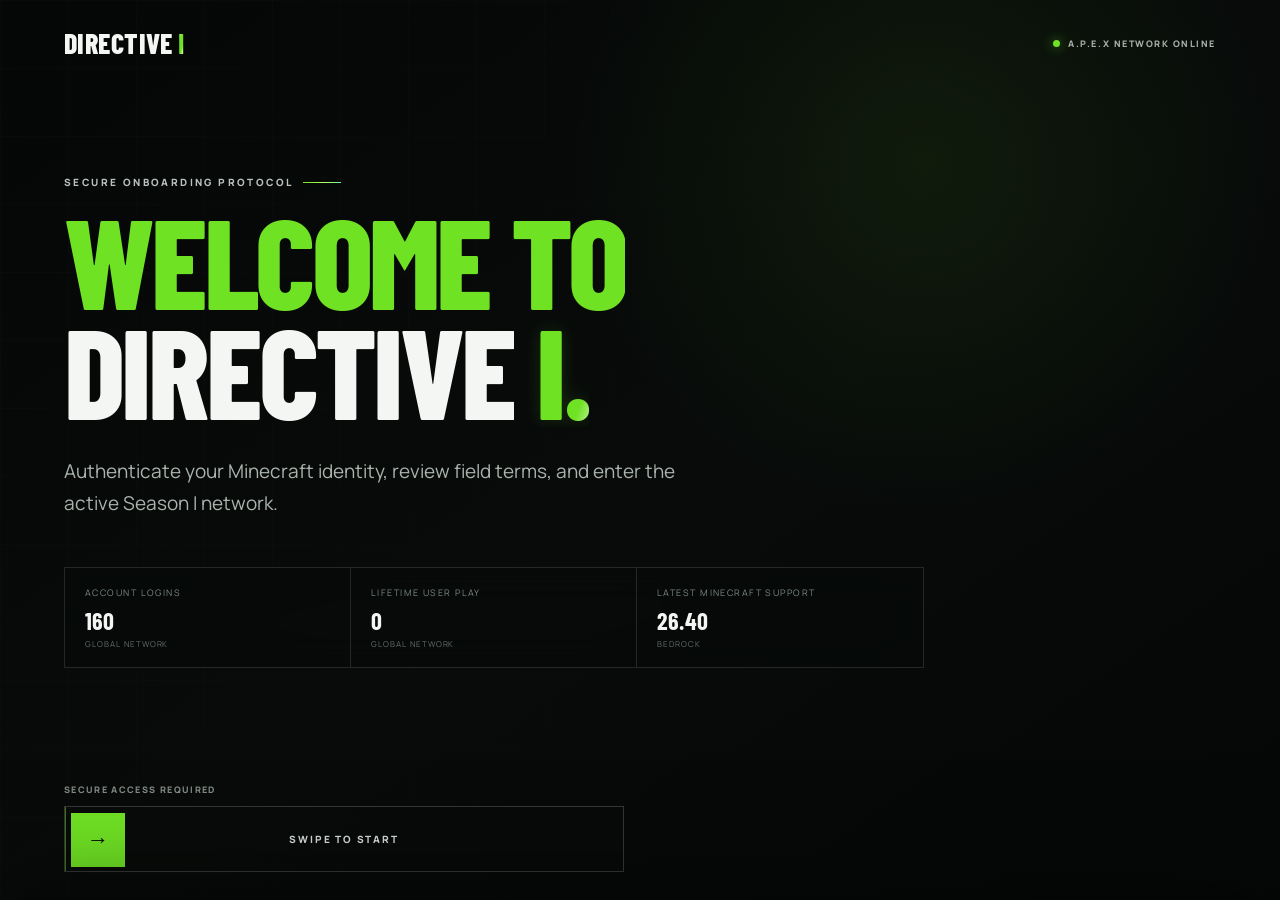
==== commit 26866ff0: "Sharpen Realm Divided artwork and refresh project sheet" ====
--- a/index.html
+++ b/index.html
@@ -12,7 +12,7 @@
   <link rel="stylesheet" href="styles.css" />
   <link rel="stylesheet" href="hero-effects.css?v=2" />
   <link rel="stylesheet" href="lightswind-effects.css?v=2" />
-  <link rel="stylesheet" href="other-project.css?v=1" />
+  <link rel="stylesheet" href="other-project.css?v=2" />
   <style>
     .hero-video {z-index:0!important;filter:none!important;transform:none!important;object-fit:cover!important;object-position:center center!important;image-rendering:auto;background:#050606;pointer-events:none}
     .hero-vignette {z-index:1!important;background:linear-gradient(90deg,rgba(4,6,6,.56) 0%,rgba(4,6,6,.30) 36%,rgba(4,6,6,.04) 70%,rgba(4,6,6,.08) 100%),linear-gradient(0deg,rgba(7,9,9,.80) 0%,rgba(7,9,9,.08) 34%,rgba(7,9,9,.04) 74%,rgba(7,9,9,.12) 100%)!important}
@@ -68,7 +68,7 @@
       <button class="other-project-close" type="button" data-other-project-close aria-label="Close Other Project"></button>
       <div class="other-project-inner">
         <div class="other-project-media">
-          <img src="https://res.cloudinary.com/vitjnhhb/image/upload/v1789066659/realm-divided/realm-divided-logo.jpg" alt="Realm Divided — Five factions, one broken empire" loading="lazy" />
+          <img src="https://res.cloudinary.com/vitjnhhb/image/upload/f_auto,q_auto:best,w_1200,c_limit/v1789066659/realm-divided/realm-divided-logo.jpg" alt="Realm Divided — Five factions, one broken empire" loading="eager" decoding="async" />
         </div>
         <div class="other-project-copy">
           <p class="other-project-kicker">OTHER PROJECT / MEDIEVAL KINGDOM</p>
--- a/other-project.css
+++ b/other-project.css
@@ -1 +1 @@
-:root{--op-bg:#070909;--op-line:rgba(255,255,255,.13);--op-text:#f2f4f2;--op-muted:#8b948e;--op-green:#70e224;--op-gold:#c9974d}.other-project-overlay{position:fixed;inset:0;z-index:7200;display:grid;align-items:end;pointer-events:none;visibility:hidden}.other-project-overlay.is-open{pointer-events:auto;visibility:visible}.other-project-backdrop{position:absolute;inset:0;background:rgba(2,4,3,.68);backdrop-filter:blur(12px);-webkit-backdrop-filter:blur(12px);opacity:0;transition:opacity .42s ease}.other-project-overlay.is-open .other-project-backdrop{opacity:1}.other-project-sheet{position:relative;width:100%;height:min(54dvh,620px);min-height:390px;background:linear-gradient(180deg,#11100d 0%,#080807 72%);border-top:1px solid rgba(201,151,77,.32);box-shadow:0 -28px 80px rgba(0,0,0,.52);transform:translate3d(0,105%,0);transition:transform .78s cubic-bezier(.16,1,.3,1);overflow:hidden;isolation:isolate}.other-project-overlay.is-open .other-project-sheet{transform:translate3d(0,0,0)}.other-project-sheet::before{content:"";position:absolute;inset:0;background:radial-gradient(circle at 76% 18%,rgba(201,151,77,.12),transparent 28%),linear-gradient(90deg,rgba(255,255,255,.025) 1px,transparent 1px),linear-gradient(rgba(255,255,255,.025) 1px,transparent 1px);background-size:auto,54px 54px,54px 54px;pointer-events:none;z-index:-1}.other-project-close{position:absolute;z-index:5;top:18px;right:20px;width:44px;height:44px;border:1px solid rgba(255,255,255,.16);background:rgba(5,6,5,.55);color:#f2f4f2;display:grid;place-items:center;cursor:pointer}.other-project-close::before,.other-project-close::after{content:"";position:absolute;width:18px;height:1px;background:currentColor}.other-project-close::before{transform:rotate(45deg)}.other-project-close::after{transform:rotate(-45deg)}.other-project-inner{width:min(1180px,calc(100vw - 40px));height:100%;margin:0 auto;display:grid;grid-template-columns:minmax(280px,.84fr) minmax(0,1.16fr);gap:clamp(26px,5vw,72px);align-items:center;padding:24px 0}.other-project-media{height:calc(100% - 24px);max-height:540px;overflow:hidden;border:1px solid rgba(255,255,255,.11);background:#090807;position:relative}.other-project-media::after{content:"";position:absolute;inset:0;background:linear-gradient(0deg,rgba(6,6,5,.52),transparent 42%);pointer-events:none}.other-project-media img{width:100%;height:100%;display:block;object-fit:cover;object-position:center;filter:saturate(.9) contrast(1.04);transform:scale(1.015)}.other-project-copy{min-width:0;padding-right:70px}.other-project-kicker{margin:0;color:var(--op-gold);font:900 9px/1.2 ui-monospace,SFMono-Regular,Menlo,monospace;letter-spacing:.2em;text-transform:uppercase}.other-project-copy h2{margin:12px 0 0;font-size:clamp(42px,6.2vw,82px);line-height:.86;letter-spacing:-.065em;font-weight:950}.other-project-copy p{max-width:560px;margin:18px 0 0;color:#a39d92;font-size:14px;line-height:1.65}.realm-hold{--hold-progress:0;position:relative;width:min(430px,100%);height:62px;margin-top:28px;border:1px solid rgba(201,151,77,.5);background:#0b0a08;color:#f4ede2;overflow:hidden;display:flex;align-items:center;justify-content:space-between;padding:0 18px;cursor:pointer;touch-action:none;user-select:none;-webkit-user-select:none}.realm-hold::after{content:"";position:absolute;inset:0;border:1px solid rgba(255,255,255,.035);pointer-events:none}.realm-hold-fill{position:absolute;inset:0;background:linear-gradient(90deg,#8a5e27,#c9974d);transform-origin:left center;transform:scaleX(var(--hold-progress));transition:transform .08s linear;z-index:0}.realm-hold-label,.realm-hold-percent{position:relative;z-index:1;font:900 10px/1 ui-monospace,SFMono-Regular,Menlo,monospace;letter-spacing:.16em;text-transform:uppercase}.realm-hold-percent{font-size:9px;color:#d8c5a5}.realm-hold.is-holding .realm-hold-label{color:#120d06}.realm-hold.is-holding .realm-hold-percent{color:#241606}.realm-hold.is-ready{border-color:#e7bb77}.realm-transition{position:fixed;inset:0;z-index:9900;pointer-events:none;visibility:hidden}.realm-transition.is-active{visibility:visible}.realm-wipe{position:absolute;background:#090705;transition:transform .68s cubic-bezier(.77,0,.18,1)}.realm-wipe-top{inset:0 0 50% 0;transform:translateY(-101%)}.realm-wipe-bottom{inset:50% 0 0 0;transform:translateY(101%)}.realm-wipe-left{inset:0 50% 0 0;transform:translateX(-101%)}.realm-wipe-right{inset:0 0 0 50%;transform:translateX(101%)}.realm-transition.is-active .realm-wipe{transform:translate(0,0)}.realm-transition-mark{position:absolute;left:50%;top:50%;translate:-50% -50%;z-index:3;opacity:0;color:#e8d4b2;font:800 clamp(22px,4vw,42px)/1 Georgia,serif;letter-spacing:.08em;text-transform:uppercase;white-space:nowrap;transition:opacity .26s ease .42s}.realm-transition.is-active .realm-transition-mark{opacity:1}@media(max-width:760px){.other-project-sheet{height:52dvh;min-height:370px}.other-project-inner{width:calc(100vw - 28px);grid-template-columns:42% minmax(0,1fr);gap:18px;padding:16px 0}.other-project-media{height:calc(100% - 18px)}.other-project-copy{padding-right:0}.other-project-kicker{font-size:8px}.other-project-copy h2{font-size:clamp(34px,10.5vw,48px);line-height:.9}.other-project-copy p{font-size:12px;line-height:1.5;margin-top:12px}.realm-hold{height:56px;margin-top:18px;padding:0 14px}.realm-hold-label{font-size:9px}.other-project-close{top:12px;right:14px;width:40px;height:40px}}@media(max-width:520px){.other-project-sheet{height:55dvh;min-height:390px}.other-project-inner{display:grid;grid-template-columns:40% minmax(0,1fr);align-items:stretch;padding:14px 0}.other-project-media{height:100%;max-height:none}.other-project-copy{align-self:center}.other-project-copy h2{font-size:clamp(31px,9.8vw,44px)}.other-project-copy p{display:-webkit-box;-webkit-line-clamp:3;-webkit-box-orient:vertical;overflow:hidden}.other-project-close{border-color:rgba(255,255,255,.1);background:rgba(5,6,5,.72)}}@media(prefers-reduced-motion:reduce){.other-project-sheet,.other-project-backdrop,.realm-wipe,.realm-transition-mark{transition-duration:.01ms!important}}+:root{--op-bg:#070909;--op-line:rgba(255,255,255,.13);--op-text:#f2f4f2;--op-muted:#8b948e;--op-green:#70e224;--op-gold:#c9974d}.other-project-overlay{position:fixed;inset:0;z-index:7200;display:grid;align-items:end;pointer-events:none;visibility:hidden}.other-project-overlay.is-open{pointer-events:auto;visibility:visible}.other-project-backdrop{position:absolute;inset:0;background:rgba(2,4,3,.72);backdrop-filter:blur(12px);-webkit-backdrop-filter:blur(12px);opacity:0;transition:opacity .42s ease}.other-project-overlay.is-open .other-project-backdrop{opacity:1}.other-project-sheet{position:relative;width:100%;height:min(52dvh,600px);min-height:390px;background:linear-gradient(180deg,#11100d 0%,#080807 72%);border-top:1px solid rgba(201,151,77,.32);box-shadow:0 -28px 80px rgba(0,0,0,.52);transform:translate3d(0,105%,0);transition:transform .78s cubic-bezier(.16,1,.3,1);overflow:hidden;isolation:isolate}.other-project-overlay.is-open .other-project-sheet{transform:translate3d(0,0,0)}.other-project-sheet::before{content:"";position:absolute;inset:0;background:radial-gradient(circle at 76% 18%,rgba(201,151,77,.12),transparent 28%),linear-gradient(90deg,rgba(255,255,255,.025) 1px,transparent 1px),linear-gradient(rgba(255,255,255,.025) 1px,transparent 1px);background-size:auto,54px 54px,54px 54px;pointer-events:none;z-index:-1}.other-project-close{position:absolute;z-index:5;top:18px;right:20px;width:44px;height:44px;border:1px solid rgba(255,255,255,.16);background:rgba(5,6,5,.55);color:#f2f4f2;display:grid;place-items:center;cursor:pointer}.other-project-close::before,.other-project-close::after{content:"";position:absolute;width:18px;height:1px;background:currentColor}.other-project-close::before{transform:rotate(45deg)}.other-project-close::after{transform:rotate(-45deg)}.other-project-inner{width:min(1180px,calc(100vw - 40px));height:100%;margin:0 auto;display:grid;grid-template-columns:minmax(280px,.84fr) minmax(0,1.16fr);gap:clamp(26px,5vw,72px);align-items:center;padding:24px 0}.other-project-media{height:calc(100% - 24px);max-height:540px;overflow:hidden;border:1px solid rgba(255,255,255,.11);background:#090807;position:relative}.other-project-media::after{content:"";position:absolute;inset:0;background:linear-gradient(0deg,rgba(6,6,5,.34),transparent 42%);pointer-events:none}.other-project-media img{width:100%;height:100%;display:block;object-fit:cover;object-position:center;filter:saturate(.95) contrast(1.03);transform:translateZ(0)}.other-project-copy{min-width:0;padding-right:70px}.other-project-kicker{margin:0;color:var(--op-gold);font:900 9px/1.2 ui-monospace,SFMono-Regular,Menlo,monospace;letter-spacing:.2em;text-transform:uppercase}.other-project-copy h2{margin:12px 0 0;font-size:clamp(42px,6.2vw,82px);line-height:.86;letter-spacing:-.065em;font-weight:950}.other-project-copy p{max-width:560px;margin:18px 0 0;color:#a39d92;font-size:14px;line-height:1.65}.realm-hold{--hold-progress:0;position:relative;width:min(430px,100%);height:62px;margin-top:28px;border:1px solid rgba(201,151,77,.5);background:#0b0a08;color:#f4ede2;overflow:hidden;display:flex;align-items:center;justify-content:space-between;padding:0 18px;cursor:pointer;touch-action:none;user-select:none;-webkit-user-select:none}.realm-hold::after{content:"";position:absolute;inset:0;border:1px solid rgba(255,255,255,.035);pointer-events:none}.realm-hold-fill{position:absolute;inset:0;background:linear-gradient(90deg,#8a5e27,#c9974d);transform-origin:left center;transform:scaleX(var(--hold-progress));transition:transform .08s linear;z-index:0}.realm-hold-label,.realm-hold-percent{position:relative;z-index:1;font:900 10px/1 ui-monospace,SFMono-Regular,Menlo,monospace;letter-spacing:.16em;text-transform:uppercase}.realm-hold-percent{font-size:9px;color:#d8c5a5}.realm-hold.is-holding .realm-hold-label{color:#120d06}.realm-hold.is-holding .realm-hold-percent{color:#241606}.realm-hold.is-ready{border-color:#e7bb77}.realm-transition{position:fixed;inset:0;z-index:9900;pointer-events:none;visibility:hidden}.realm-transition.is-active{visibility:visible}.realm-wipe{position:absolute;background:#090705;transition:transform .68s cubic-bezier(.77,0,.18,1)}.realm-wipe-top{inset:0 0 50% 0;transform:translateY(-101%)}.realm-wipe-bottom{inset:50% 0 0 0;transform:translateY(101%)}.realm-wipe-left{inset:0 50% 0 0;transform:translateX(-101%)}.realm-wipe-right{inset:0 0 0 50%;transform:translateX(101%)}.realm-transition.is-active .realm-wipe{transform:translate(0,0)}.realm-transition-mark{position:absolute;left:50%;top:50%;translate:-50% -50%;z-index:3;opacity:0;color:#e8d4b2;font:800 clamp(22px,4vw,42px)/1 Georgia,serif;letter-spacing:.08em;text-transform:uppercase;white-space:nowrap;transition:opacity .26s ease .42s}.realm-transition.is-active .realm-transition-mark{opacity:1}@media(max-width:760px){.other-project-sheet{height:50dvh;min-height:380px}.other-project-inner{width:calc(100vw - 28px);grid-template-columns:minmax(150px,40%) minmax(0,1fr);gap:20px;padding:18px 0}.other-project-media{height:auto;max-height:none;aspect-ratio:1/1;align-self:center}.other-project-media img{object-fit:cover;object-position:center}.other-project-copy{padding-right:0;align-self:center}.other-project-kicker{font-size:8px;line-height:1.55}.other-project-copy h2{font-size:clamp(34px,10.5vw,48px);line-height:.88;margin-top:10px}.other-project-copy p{font-size:12px;line-height:1.5;margin-top:12px}.realm-hold{height:56px;margin-top:18px;padding:0 14px}.realm-hold-label{font-size:9px}.other-project-close{top:12px;right:14px;width:40px;height:40px;background:rgba(5,6,5,.78)}}@media(max-width:520px){.other-project-sheet{height:50dvh;min-height:390px}.other-project-inner{grid-template-columns:38% minmax(0,1fr);gap:18px;padding:16px 0}.other-project-media{width:100%;aspect-ratio:1/1;align-self:center}.other-project-copy{padding-top:6px}.other-project-copy h2{font-size:clamp(30px,9.4vw,42px);line-height:.88;letter-spacing:-.055em}.other-project-copy p{display:-webkit-box;-webkit-line-clamp:3;-webkit-box-orient:vertical;overflow:hidden}.realm-hold{height:54px;margin-top:16px}.other-project-close{top:10px;right:12px;width:38px;height:38px}}@media(max-width:390px){.other-project-inner{grid-template-columns:36% minmax(0,1fr);gap:14px}.other-project-copy h2{font-size:30px}.other-project-copy p{font-size:11.5px}.realm-hold{padding:0 11px}.realm-hold-label{font-size:8px}.realm-hold-percent{font-size:8px}}@media(prefers-reduced-motion:reduce){.other-project-sheet,.other-project-backdrop,.realm-wipe,.realm-transition-mark{transition-duration:.01ms!important}}
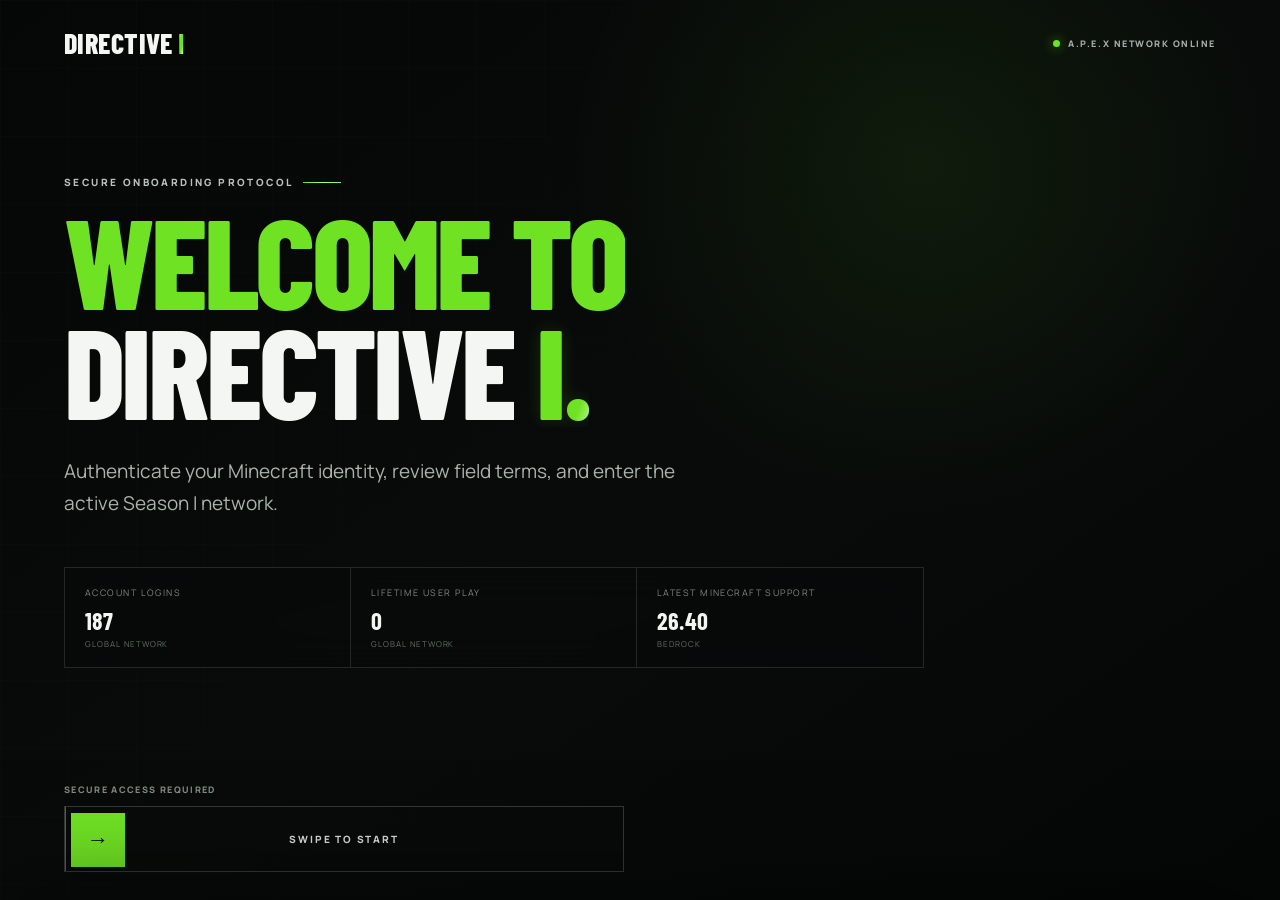
==== commit 25b9a196: "Refresh Realm Divided nav theme styles" ====
--- a/index.html
+++ b/index.html
@@ -12,7 +12,7 @@
   <link rel="stylesheet" href="styles.css" />
   <link rel="stylesheet" href="hero-effects.css?v=2" />
   <link rel="stylesheet" href="lightswind-effects.css?v=2" />
-  <link rel="stylesheet" href="other-project.css?v=2" />
+  <link rel="stylesheet" href="other-project.css?v=3" />
   <style>
     .hero-video {z-index:0!important;filter:none!important;transform:none!important;object-fit:cover!important;object-position:center center!important;image-rendering:auto;background:#050606;pointer-events:none}
     .hero-vignette {z-index:1!important;background:linear-gradient(90deg,rgba(4,6,6,.56) 0%,rgba(4,6,6,.30) 36%,rgba(4,6,6,.04) 70%,rgba(4,6,6,.08) 100%),linear-gradient(0deg,rgba(7,9,9,.80) 0%,rgba(7,9,9,.08) 34%,rgba(7,9,9,.04) 74%,rgba(7,9,9,.12) 100%)!important}
--- a/other-project.css
+++ b/other-project.css
@@ -1 +1 @@
-:root{--op-bg:#070909;--op-line:rgba(255,255,255,.13);--op-text:#f2f4f2;--op-muted:#8b948e;--op-green:#70e224;--op-gold:#c9974d}.other-project-overlay{position:fixed;inset:0;z-index:7200;display:grid;align-items:end;pointer-events:none;visibility:hidden}.other-project-overlay.is-open{pointer-events:auto;visibility:visible}.other-project-backdrop{position:absolute;inset:0;background:rgba(2,4,3,.72);backdrop-filter:blur(12px);-webkit-backdrop-filter:blur(12px);opacity:0;transition:opacity .42s ease}.other-project-overlay.is-open .other-project-backdrop{opacity:1}.other-project-sheet{position:relative;width:100%;height:min(52dvh,600px);min-height:390px;background:linear-gradient(180deg,#11100d 0%,#080807 72%);border-top:1px solid rgba(201,151,77,.32);box-shadow:0 -28px 80px rgba(0,0,0,.52);transform:translate3d(0,105%,0);transition:transform .78s cubic-bezier(.16,1,.3,1);overflow:hidden;isolation:isolate}.other-project-overlay.is-open .other-project-sheet{transform:translate3d(0,0,0)}.other-project-sheet::before{content:"";position:absolute;inset:0;background:radial-gradient(circle at 76% 18%,rgba(201,151,77,.12),transparent 28%),linear-gradient(90deg,rgba(255,255,255,.025) 1px,transparent 1px),linear-gradient(rgba(255,255,255,.025) 1px,transparent 1px);background-size:auto,54px 54px,54px 54px;pointer-events:none;z-index:-1}.other-project-close{position:absolute;z-index:5;top:18px;right:20px;width:44px;height:44px;border:1px solid rgba(255,255,255,.16);background:rgba(5,6,5,.55);color:#f2f4f2;display:grid;place-items:center;cursor:pointer}.other-project-close::before,.other-project-close::after{content:"";position:absolute;width:18px;height:1px;background:currentColor}.other-project-close::before{transform:rotate(45deg)}.other-project-close::after{transform:rotate(-45deg)}.other-project-inner{width:min(1180px,calc(100vw - 40px));height:100%;margin:0 auto;display:grid;grid-template-columns:minmax(280px,.84fr) minmax(0,1.16fr);gap:clamp(26px,5vw,72px);align-items:center;padding:24px 0}.other-project-media{height:calc(100% - 24px);max-height:540px;overflow:hidden;border:1px solid rgba(255,255,255,.11);background:#090807;position:relative}.other-project-media::after{content:"";position:absolute;inset:0;background:linear-gradient(0deg,rgba(6,6,5,.34),transparent 42%);pointer-events:none}.other-project-media img{width:100%;height:100%;display:block;object-fit:cover;object-position:center;filter:saturate(.95) contrast(1.03);transform:translateZ(0)}.other-project-copy{min-width:0;padding-right:70px}.other-project-kicker{margin:0;color:var(--op-gold);font:900 9px/1.2 ui-monospace,SFMono-Regular,Menlo,monospace;letter-spacing:.2em;text-transform:uppercase}.other-project-copy h2{margin:12px 0 0;font-size:clamp(42px,6.2vw,82px);line-height:.86;letter-spacing:-.065em;font-weight:950}.other-project-copy p{max-width:560px;margin:18px 0 0;color:#a39d92;font-size:14px;line-height:1.65}.realm-hold{--hold-progress:0;position:relative;width:min(430px,100%);height:62px;margin-top:28px;border:1px solid rgba(201,151,77,.5);background:#0b0a08;color:#f4ede2;overflow:hidden;display:flex;align-items:center;justify-content:space-between;padding:0 18px;cursor:pointer;touch-action:none;user-select:none;-webkit-user-select:none}.realm-hold::after{content:"";position:absolute;inset:0;border:1px solid rgba(255,255,255,.035);pointer-events:none}.realm-hold-fill{position:absolute;inset:0;background:linear-gradient(90deg,#8a5e27,#c9974d);transform-origin:left center;transform:scaleX(var(--hold-progress));transition:transform .08s linear;z-index:0}.realm-hold-label,.realm-hold-percent{position:relative;z-index:1;font:900 10px/1 ui-monospace,SFMono-Regular,Menlo,monospace;letter-spacing:.16em;text-transform:uppercase}.realm-hold-percent{font-size:9px;color:#d8c5a5}.realm-hold.is-holding .realm-hold-label{color:#120d06}.realm-hold.is-holding .realm-hold-percent{color:#241606}.realm-hold.is-ready{border-color:#e7bb77}.realm-transition{position:fixed;inset:0;z-index:9900;pointer-events:none;visibility:hidden}.realm-transition.is-active{visibility:visible}.realm-wipe{position:absolute;background:#090705;transition:transform .68s cubic-bezier(.77,0,.18,1)}.realm-wipe-top{inset:0 0 50% 0;transform:translateY(-101%)}.realm-wipe-bottom{inset:50% 0 0 0;transform:translateY(101%)}.realm-wipe-left{inset:0 50% 0 0;transform:translateX(-101%)}.realm-wipe-right{inset:0 0 0 50%;transform:translateX(101%)}.realm-transition.is-active .realm-wipe{transform:translate(0,0)}.realm-transition-mark{position:absolute;left:50%;top:50%;translate:-50% -50%;z-index:3;opacity:0;color:#e8d4b2;font:800 clamp(22px,4vw,42px)/1 Georgia,serif;letter-spacing:.08em;text-transform:uppercase;white-space:nowrap;transition:opacity .26s ease .42s}.realm-transition.is-active .realm-transition-mark{opacity:1}@media(max-width:760px){.other-project-sheet{height:50dvh;min-height:380px}.other-project-inner{width:calc(100vw - 28px);grid-template-columns:minmax(150px,40%) minmax(0,1fr);gap:20px;padding:18px 0}.other-project-media{height:auto;max-height:none;aspect-ratio:1/1;align-self:center}.other-project-media img{object-fit:cover;object-position:center}.other-project-copy{padding-right:0;align-self:center}.other-project-kicker{font-size:8px;line-height:1.55}.other-project-copy h2{font-size:clamp(34px,10.5vw,48px);line-height:.88;margin-top:10px}.other-project-copy p{font-size:12px;line-height:1.5;margin-top:12px}.realm-hold{height:56px;margin-top:18px;padding:0 14px}.realm-hold-label{font-size:9px}.other-project-close{top:12px;right:14px;width:40px;height:40px;background:rgba(5,6,5,.78)}}@media(max-width:520px){.other-project-sheet{height:50dvh;min-height:390px}.other-project-inner{grid-template-columns:38% minmax(0,1fr);gap:18px;padding:16px 0}.other-project-media{width:100%;aspect-ratio:1/1;align-self:center}.other-project-copy{padding-top:6px}.other-project-copy h2{font-size:clamp(30px,9.4vw,42px);line-height:.88;letter-spacing:-.055em}.other-project-copy p{display:-webkit-box;-webkit-line-clamp:3;-webkit-box-orient:vertical;overflow:hidden}.realm-hold{height:54px;margin-top:16px}.other-project-close{top:10px;right:12px;width:38px;height:38px}}@media(max-width:390px){.other-project-inner{grid-template-columns:36% minmax(0,1fr);gap:14px}.other-project-copy h2{font-size:30px}.other-project-copy p{font-size:11.5px}.realm-hold{padding:0 11px}.realm-hold-label{font-size:8px}.realm-hold-percent{font-size:8px}}@media(prefers-reduced-motion:reduce){.other-project-sheet,.other-project-backdrop,.realm-wipe,.realm-transition-mark{transition-duration:.01ms!important}}+:root{--op-bg:#070909;--op-line:rgba(255,255,255,.13);--op-text:#f2f4f2;--op-muted:#8b948e;--op-green:#70e224;--op-gold:#c9974d}.mobile-menu a[data-open-other-project]{position:relative;margin-top:18px;padding:27px 18px 21px;border:1px solid rgba(201,151,77,.38);border-bottom-color:rgba(201,151,77,.38);background:radial-gradient(circle at 88% 18%,rgba(201,151,77,.18),transparent 31%),linear-gradient(135deg,#1b120b 0%,#110d09 56%,#090807 100%);color:#f0dfc1;box-shadow:inset 3px 0 0 #c9974d,0 14px 34px rgba(0,0,0,.18);overflow:hidden;transition:background .25s ease,border-color .25s ease,transform .25s cubic-bezier(.16,1,.3,1)}.mobile-menu a[data-open-other-project]::before{content:"OTHER REALM";display:block;margin-bottom:8px;color:#c9974d;font:900 8px/1 ui-monospace,SFMono-Regular,Menlo,monospace;letter-spacing:.22em;text-transform:uppercase}.mobile-menu a[data-open-other-project]::after{content:"✦";position:absolute;right:18px;top:50%;translate:0 -50%;color:rgba(231,187,119,.72);font:400 18px/1 Georgia,serif}.mobile-menu a[data-open-other-project]:active{transform:scale(.985);background:radial-gradient(circle at 88% 18%,rgba(201,151,77,.26),transparent 34%),linear-gradient(135deg,#21160c 0%,#120d08 58%,#090807 100%)}.desktop-nav a[data-open-other-project]{color:#ddc299}.desktop-nav a[data-open-other-project]::after{background:#c9974d}.other-project-overlay{position:fixed;inset:0;z-index:7200;display:grid;align-items:end;pointer-events:none;visibility:hidden}.other-project-overlay.is-open{pointer-events:auto;visibility:visible}.other-project-backdrop{position:absolute;inset:0;background:rgba(2,4,3,.72);backdrop-filter:blur(12px);-webkit-backdrop-filter:blur(12px);opacity:0;transition:opacity .42s ease}.other-project-overlay.is-open .other-project-backdrop{opacity:1}.other-project-sheet{position:relative;width:100%;height:min(52dvh,600px);min-height:390px;background:linear-gradient(180deg,#11100d 0%,#080807 72%);border-top:1px solid rgba(201,151,77,.32);box-shadow:0 -28px 80px rgba(0,0,0,.52);transform:translate3d(0,105%,0);transition:transform .78s cubic-bezier(.16,1,.3,1);overflow:hidden;isolation:isolate}.other-project-overlay.is-open .other-project-sheet{transform:translate3d(0,0,0)}.other-project-sheet::before{content:"";position:absolute;inset:0;background:radial-gradient(circle at 76% 18%,rgba(201,151,77,.12),transparent 28%),linear-gradient(90deg,rgba(255,255,255,.025) 1px,transparent 1px),linear-gradient(rgba(255,255,255,.025) 1px,transparent 1px);background-size:auto,54px 54px,54px 54px;pointer-events:none;z-index:-1}.other-project-close{position:absolute;z-index:5;top:18px;right:20px;width:44px;height:44px;border:1px solid rgba(255,255,255,.16);background:rgba(5,6,5,.55);color:#f2f4f2;display:grid;place-items:center;cursor:pointer}.other-project-close::before,.other-project-close::after{content:"";position:absolute;width:18px;height:1px;background:currentColor}.other-project-close::before{transform:rotate(45deg)}.other-project-close::after{transform:rotate(-45deg)}.other-project-inner{width:min(1180px,calc(100vw - 40px));height:100%;margin:0 auto;display:grid;grid-template-columns:minmax(280px,.84fr) minmax(0,1.16fr);gap:clamp(26px,5vw,72px);align-items:center;padding:24px 0}.other-project-media{height:calc(100% - 24px);max-height:540px;overflow:hidden;border:1px solid rgba(255,255,255,.11);background:#090807;position:relative}.other-project-media::after{content:"";position:absolute;inset:0;background:linear-gradient(0deg,rgba(6,6,5,.34),transparent 42%);pointer-events:none}.other-project-media img{width:100%;height:100%;display:block;object-fit:cover;object-position:center;filter:saturate(.95) contrast(1.03);transform:translateZ(0)}.other-project-copy{min-width:0;padding-right:70px}.other-project-kicker{margin:0;color:var(--op-gold);font:900 9px/1.2 ui-monospace,SFMono-Regular,Menlo,monospace;letter-spacing:.2em;text-transform:uppercase}.other-project-copy h2{margin:12px 0 0;font-size:clamp(42px,6.2vw,82px);line-height:.86;letter-spacing:-.065em;font-weight:950}.other-project-copy p{max-width:560px;margin:18px 0 0;color:#a39d92;font-size:14px;line-height:1.65}.realm-hold{--hold-progress:0;position:relative;width:min(430px,100%);height:62px;margin-top:28px;border:1px solid rgba(201,151,77,.5);background:#0b0a08;color:#f4ede2;overflow:hidden;display:flex;align-items:center;justify-content:space-between;padding:0 18px;cursor:pointer;touch-action:none;user-select:none;-webkit-user-select:none}.realm-hold::after{content:"";position:absolute;inset:0;border:1px solid rgba(255,255,255,.035);pointer-events:none}.realm-hold-fill{position:absolute;inset:0;background:linear-gradient(90deg,#8a5e27,#c9974d);transform-origin:left center;transform:scaleX(var(--hold-progress));transition:transform .08s linear;z-index:0}.realm-hold-label,.realm-hold-percent{position:relative;z-index:1;font:900 10px/1 ui-monospace,SFMono-Regular,Menlo,monospace;letter-spacing:.16em;text-transform:uppercase}.realm-hold-percent{font-size:9px;color:#d8c5a5}.realm-hold.is-holding .realm-hold-label{color:#120d06}.realm-hold.is-holding .realm-hold-percent{color:#241606}.realm-hold.is-ready{border-color:#e7bb77}.realm-transition{position:fixed;inset:0;z-index:9900;pointer-events:none;visibility:hidden}.realm-transition.is-active{visibility:visible}.realm-wipe{position:absolute;background:#090705;transition:transform .68s cubic-bezier(.77,0,.18,1)}.realm-wipe-top{inset:0 0 50% 0;transform:translateY(-101%)}.realm-wipe-bottom{inset:50% 0 0 0;transform:translateY(101%)}.realm-wipe-left{inset:0 50% 0 0;transform:translateX(-101%)}.realm-wipe-right{inset:0 0 0 50%;transform:translateX(101%)}.realm-transition.is-active .realm-wipe{transform:translate(0,0)}.realm-transition-mark{position:absolute;left:50%;top:50%;translate:-50% -50%;z-index:3;opacity:0;color:#e8d4b2;font:800 clamp(22px,4vw,42px)/1 Georgia,serif;letter-spacing:.08em;text-transform:uppercase;white-space:nowrap;transition:opacity .26s ease .42s}.realm-transition.is-active .realm-transition-mark{opacity:1}@media(max-width:760px){.other-project-sheet{height:50dvh;min-height:380px}.other-project-inner{width:calc(100vw - 28px);grid-template-columns:minmax(150px,40%) minmax(0,1fr);gap:20px;padding:18px 0}.other-project-media{height:auto;max-height:none;aspect-ratio:1/1;align-self:center}.other-project-media img{object-fit:cover;object-position:center}.other-project-copy{padding-right:0;align-self:center}.other-project-kicker{font-size:8px;line-height:1.55}.other-project-copy h2{font-size:clamp(34px,10.5vw,48px);line-height:.88;margin-top:10px}.other-project-copy p{font-size:12px;line-height:1.5;margin-top:12px}.realm-hold{height:56px;margin-top:18px;padding:0 14px}.realm-hold-label{font-size:9px}.other-project-close{top:12px;right:14px;width:40px;height:40px;background:rgba(5,6,5,.78)}}@media(max-width:520px){.other-project-sheet{height:50dvh;min-height:390px}.other-project-inner{grid-template-columns:38% minmax(0,1fr);gap:18px;padding:16px 0}.other-project-media{width:100%;aspect-ratio:1/1;align-self:center}.other-project-copy{padding-top:6px}.other-project-copy h2{font-size:clamp(30px,9.4vw,42px);line-height:.88;letter-spacing:-.055em}.other-project-copy p{display:-webkit-box;-webkit-line-clamp:3;-webkit-box-orient:vertical;overflow:hidden}.realm-hold{height:54px;margin-top:16px}.other-project-close{top:10px;right:12px;width:38px;height:38px}}@media(max-width:390px){.other-project-inner{grid-template-columns:36% minmax(0,1fr);gap:14px}.other-project-copy h2{font-size:30px}.other-project-copy p{font-size:11.5px}.realm-hold{padding:0 11px}.realm-hold-label{font-size:8px}.realm-hold-percent{font-size:8px}}@media(prefers-reduced-motion:reduce){.other-project-sheet,.other-project-backdrop,.realm-wipe,.realm-transition-mark{transition-duration:.01ms!important}}
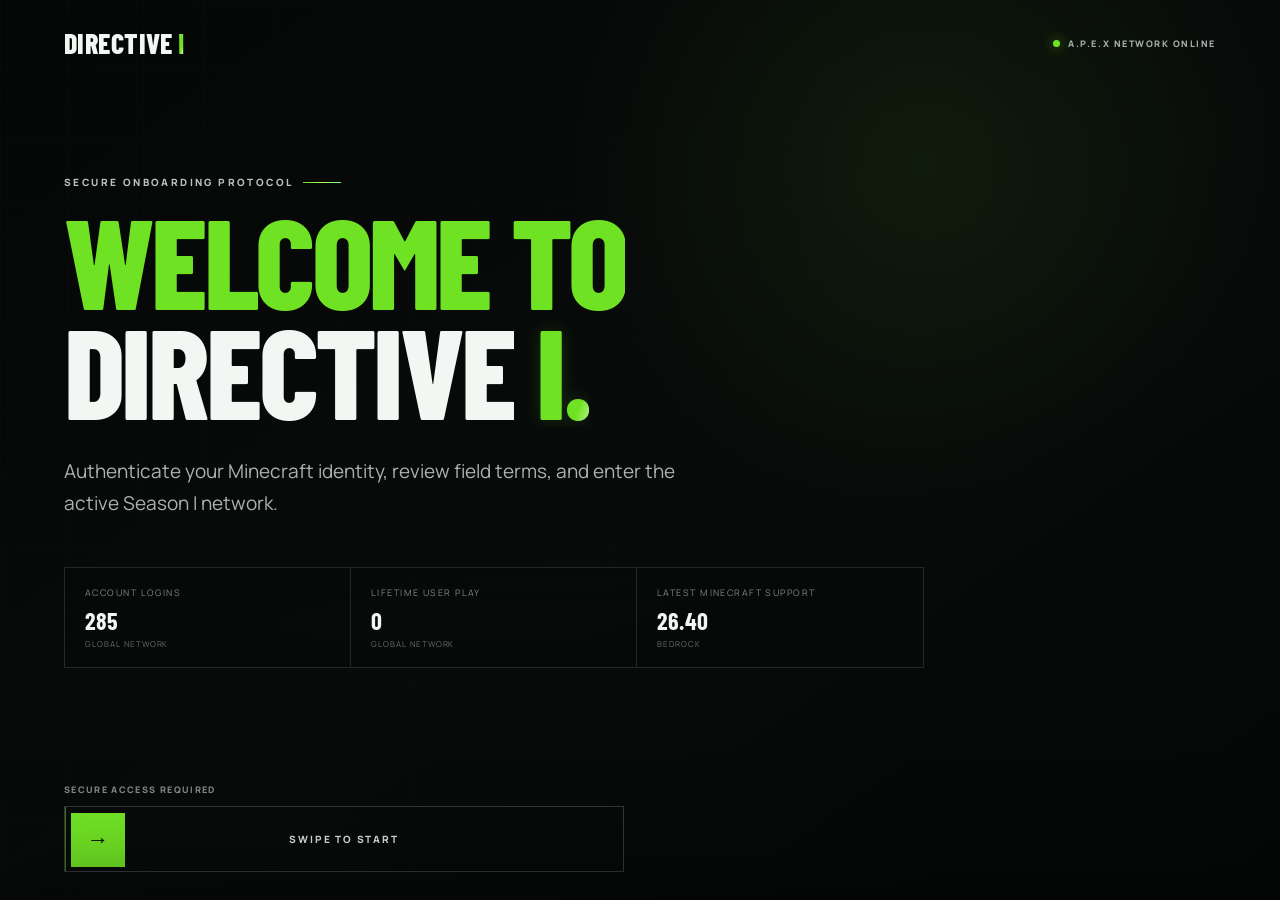
==== commit aae10f25: "Refresh mobile menu safe-area fix" ====
--- a/index.html
+++ b/index.html
@@ -12,7 +12,7 @@
   <link rel="stylesheet" href="styles.css" />
   <link rel="stylesheet" href="hero-effects.css?v=2" />
   <link rel="stylesheet" href="lightswind-effects.css?v=2" />
-  <link rel="stylesheet" href="other-project.css?v=3" />
+  <link rel="stylesheet" href="other-project.css?v=4" />
   <style>
     .hero-video {z-index:0!important;filter:none!important;transform:none!important;object-fit:cover!important;object-position:center center!important;image-rendering:auto;background:#050606;pointer-events:none}
     .hero-vignette {z-index:1!important;background:linear-gradient(90deg,rgba(4,6,6,.56) 0%,rgba(4,6,6,.30) 36%,rgba(4,6,6,.04) 70%,rgba(4,6,6,.08) 100%),linear-gradient(0deg,rgba(7,9,9,.80) 0%,rgba(7,9,9,.08) 34%,rgba(7,9,9,.04) 74%,rgba(7,9,9,.12) 100%)!important}
--- a/other-project.css
+++ b/other-project.css
@@ -1 +1 @@
-:root{--op-bg:#070909;--op-line:rgba(255,255,255,.13);--op-text:#f2f4f2;--op-muted:#8b948e;--op-green:#70e224;--op-gold:#c9974d}.mobile-menu a[data-open-other-project]{position:relative;margin-top:18px;padding:27px 18px 21px;border:1px solid rgba(201,151,77,.38);border-bottom-color:rgba(201,151,77,.38);background:radial-gradient(circle at 88% 18%,rgba(201,151,77,.18),transparent 31%),linear-gradient(135deg,#1b120b 0%,#110d09 56%,#090807 100%);color:#f0dfc1;box-shadow:inset 3px 0 0 #c9974d,0 14px 34px rgba(0,0,0,.18);overflow:hidden;transition:background .25s ease,border-color .25s ease,transform .25s cubic-bezier(.16,1,.3,1)}.mobile-menu a[data-open-other-project]::before{content:"OTHER REALM";display:block;margin-bottom:8px;color:#c9974d;font:900 8px/1 ui-monospace,SFMono-Regular,Menlo,monospace;letter-spacing:.22em;text-transform:uppercase}.mobile-menu a[data-open-other-project]::after{content:"✦";position:absolute;right:18px;top:50%;translate:0 -50%;color:rgba(231,187,119,.72);font:400 18px/1 Georgia,serif}.mobile-menu a[data-open-other-project]:active{transform:scale(.985);background:radial-gradient(circle at 88% 18%,rgba(201,151,77,.26),transparent 34%),linear-gradient(135deg,#21160c 0%,#120d08 58%,#090807 100%)}.desktop-nav a[data-open-other-project]{color:#ddc299}.desktop-nav a[data-open-other-project]::after{background:#c9974d}.other-project-overlay{position:fixed;inset:0;z-index:7200;display:grid;align-items:end;pointer-events:none;visibility:hidden}.other-project-overlay.is-open{pointer-events:auto;visibility:visible}.other-project-backdrop{position:absolute;inset:0;background:rgba(2,4,3,.72);backdrop-filter:blur(12px);-webkit-backdrop-filter:blur(12px);opacity:0;transition:opacity .42s ease}.other-project-overlay.is-open .other-project-backdrop{opacity:1}.other-project-sheet{position:relative;width:100%;height:min(52dvh,600px);min-height:390px;background:linear-gradient(180deg,#11100d 0%,#080807 72%);border-top:1px solid rgba(201,151,77,.32);box-shadow:0 -28px 80px rgba(0,0,0,.52);transform:translate3d(0,105%,0);transition:transform .78s cubic-bezier(.16,1,.3,1);overflow:hidden;isolation:isolate}.other-project-overlay.is-open .other-project-sheet{transform:translate3d(0,0,0)}.other-project-sheet::before{content:"";position:absolute;inset:0;background:radial-gradient(circle at 76% 18%,rgba(201,151,77,.12),transparent 28%),linear-gradient(90deg,rgba(255,255,255,.025) 1px,transparent 1px),linear-gradient(rgba(255,255,255,.025) 1px,transparent 1px);background-size:auto,54px 54px,54px 54px;pointer-events:none;z-index:-1}.other-project-close{position:absolute;z-index:5;top:18px;right:20px;width:44px;height:44px;border:1px solid rgba(255,255,255,.16);background:rgba(5,6,5,.55);color:#f2f4f2;display:grid;place-items:center;cursor:pointer}.other-project-close::before,.other-project-close::after{content:"";position:absolute;width:18px;height:1px;background:currentColor}.other-project-close::before{transform:rotate(45deg)}.other-project-close::after{transform:rotate(-45deg)}.other-project-inner{width:min(1180px,calc(100vw - 40px));height:100%;margin:0 auto;display:grid;grid-template-columns:minmax(280px,.84fr) minmax(0,1.16fr);gap:clamp(26px,5vw,72px);align-items:center;padding:24px 0}.other-project-media{height:calc(100% - 24px);max-height:540px;overflow:hidden;border:1px solid rgba(255,255,255,.11);background:#090807;position:relative}.other-project-media::after{content:"";position:absolute;inset:0;background:linear-gradient(0deg,rgba(6,6,5,.34),transparent 42%);pointer-events:none}.other-project-media img{width:100%;height:100%;display:block;object-fit:cover;object-position:center;filter:saturate(.95) contrast(1.03);transform:translateZ(0)}.other-project-copy{min-width:0;padding-right:70px}.other-project-kicker{margin:0;color:var(--op-gold);font:900 9px/1.2 ui-monospace,SFMono-Regular,Menlo,monospace;letter-spacing:.2em;text-transform:uppercase}.other-project-copy h2{margin:12px 0 0;font-size:clamp(42px,6.2vw,82px);line-height:.86;letter-spacing:-.065em;font-weight:950}.other-project-copy p{max-width:560px;margin:18px 0 0;color:#a39d92;font-size:14px;line-height:1.65}.realm-hold{--hold-progress:0;position:relative;width:min(430px,100%);height:62px;margin-top:28px;border:1px solid rgba(201,151,77,.5);background:#0b0a08;color:#f4ede2;overflow:hidden;display:flex;align-items:center;justify-content:space-between;padding:0 18px;cursor:pointer;touch-action:none;user-select:none;-webkit-user-select:none}.realm-hold::after{content:"";position:absolute;inset:0;border:1px solid rgba(255,255,255,.035);pointer-events:none}.realm-hold-fill{position:absolute;inset:0;background:linear-gradient(90deg,#8a5e27,#c9974d);transform-origin:left center;transform:scaleX(var(--hold-progress));transition:transform .08s linear;z-index:0}.realm-hold-label,.realm-hold-percent{position:relative;z-index:1;font:900 10px/1 ui-monospace,SFMono-Regular,Menlo,monospace;letter-spacing:.16em;text-transform:uppercase}.realm-hold-percent{font-size:9px;color:#d8c5a5}.realm-hold.is-holding .realm-hold-label{color:#120d06}.realm-hold.is-holding .realm-hold-percent{color:#241606}.realm-hold.is-ready{border-color:#e7bb77}.realm-transition{position:fixed;inset:0;z-index:9900;pointer-events:none;visibility:hidden}.realm-transition.is-active{visibility:visible}.realm-wipe{position:absolute;background:#090705;transition:transform .68s cubic-bezier(.77,0,.18,1)}.realm-wipe-top{inset:0 0 50% 0;transform:translateY(-101%)}.realm-wipe-bottom{inset:50% 0 0 0;transform:translateY(101%)}.realm-wipe-left{inset:0 50% 0 0;transform:translateX(-101%)}.realm-wipe-right{inset:0 0 0 50%;transform:translateX(101%)}.realm-transition.is-active .realm-wipe{transform:translate(0,0)}.realm-transition-mark{position:absolute;left:50%;top:50%;translate:-50% -50%;z-index:3;opacity:0;color:#e8d4b2;font:800 clamp(22px,4vw,42px)/1 Georgia,serif;letter-spacing:.08em;text-transform:uppercase;white-space:nowrap;transition:opacity .26s ease .42s}.realm-transition.is-active .realm-transition-mark{opacity:1}@media(max-width:760px){.other-project-sheet{height:50dvh;min-height:380px}.other-project-inner{width:calc(100vw - 28px);grid-template-columns:minmax(150px,40%) minmax(0,1fr);gap:20px;padding:18px 0}.other-project-media{height:auto;max-height:none;aspect-ratio:1/1;align-self:center}.other-project-media img{object-fit:cover;object-position:center}.other-project-copy{padding-right:0;align-self:center}.other-project-kicker{font-size:8px;line-height:1.55}.other-project-copy h2{font-size:clamp(34px,10.5vw,48px);line-height:.88;margin-top:10px}.other-project-copy p{font-size:12px;line-height:1.5;margin-top:12px}.realm-hold{height:56px;margin-top:18px;padding:0 14px}.realm-hold-label{font-size:9px}.other-project-close{top:12px;right:14px;width:40px;height:40px;background:rgba(5,6,5,.78)}}@media(max-width:520px){.other-project-sheet{height:50dvh;min-height:390px}.other-project-inner{grid-template-columns:38% minmax(0,1fr);gap:18px;padding:16px 0}.other-project-media{width:100%;aspect-ratio:1/1;align-self:center}.other-project-copy{padding-top:6px}.other-project-copy h2{font-size:clamp(30px,9.4vw,42px);line-height:.88;letter-spacing:-.055em}.other-project-copy p{display:-webkit-box;-webkit-line-clamp:3;-webkit-box-orient:vertical;overflow:hidden}.realm-hold{height:54px;margin-top:16px}.other-project-close{top:10px;right:12px;width:38px;height:38px}}@media(max-width:390px){.other-project-inner{grid-template-columns:36% minmax(0,1fr);gap:14px}.other-project-copy h2{font-size:30px}.other-project-copy p{font-size:11.5px}.realm-hold{padding:0 11px}.realm-hold-label{font-size:8px}.realm-hold-percent{font-size:8px}}@media(prefers-reduced-motion:reduce){.other-project-sheet,.other-project-backdrop,.realm-wipe,.realm-transition-mark{transition-duration:.01ms!important}}+:root{--op-bg:#070909;--op-line:rgba(255,255,255,.13);--op-text:#f2f4f2;--op-muted:#8b948e;--op-green:#70e224;--op-gold:#c9974d}.mobile-menu a[data-open-other-project]{position:relative;margin-top:18px;padding:27px 18px 21px;border:1px solid rgba(201,151,77,.38);border-bottom-color:rgba(201,151,77,.38);background:radial-gradient(circle at 88% 18%,rgba(201,151,77,.18),transparent 31%),linear-gradient(135deg,#1b120b 0%,#110d09 56%,#090807 100%);color:#f0dfc1;box-shadow:inset 3px 0 0 #c9974d,0 14px 34px rgba(0,0,0,.18);overflow:hidden;transition:background .25s ease,border-color .25s ease,transform .25s cubic-bezier(.16,1,.3,1)}.mobile-menu a[data-open-other-project]::before{content:"OTHER REALM";display:block;margin-bottom:8px;color:#c9974d;font:900 8px/1 ui-monospace,SFMono-Regular,Menlo,monospace;letter-spacing:.22em;text-transform:uppercase}.mobile-menu a[data-open-other-project]::after{content:"✦";position:absolute;right:18px;top:50%;translate:0 -50%;color:rgba(231,187,119,.72);font:400 18px/1 Georgia,serif}.mobile-menu a[data-open-other-project]:active{transform:scale(.985);background:radial-gradient(circle at 88% 18%,rgba(201,151,77,.26),transparent 34%),linear-gradient(135deg,#21160c 0%,#120d08 58%,#090807 100%)}.desktop-nav a[data-open-other-project]{color:#ddc299}.desktop-nav a[data-open-other-project]::after{background:#c9974d}.other-project-overlay{position:fixed;inset:0;z-index:7200;display:grid;align-items:end;pointer-events:none;visibility:hidden}.other-project-overlay.is-open{pointer-events:auto;visibility:visible}.other-project-backdrop{position:absolute;inset:0;background:rgba(2,4,3,.72);backdrop-filter:blur(12px);-webkit-backdrop-filter:blur(12px);opacity:0;transition:opacity .42s ease}.other-project-overlay.is-open .other-project-backdrop{opacity:1}.other-project-sheet{position:relative;width:100%;height:min(52dvh,600px);min-height:390px;background:linear-gradient(180deg,#11100d 0%,#080807 72%);border-top:1px solid rgba(201,151,77,.32);box-shadow:0 -28px 80px rgba(0,0,0,.52);transform:translate3d(0,105%,0);transition:transform .78s cubic-bezier(.16,1,.3,1);overflow:hidden;isolation:isolate}.other-project-overlay.is-open .other-project-sheet{transform:translate3d(0,0,0)}.other-project-sheet::before{content:"";position:absolute;inset:0;background:radial-gradient(circle at 76% 18%,rgba(201,151,77,.12),transparent 28%),linear-gradient(90deg,rgba(255,255,255,.025) 1px,transparent 1px),linear-gradient(rgba(255,255,255,.025) 1px,transparent 1px);background-size:auto,54px 54px,54px 54px;pointer-events:none;z-index:-1}.other-project-close{position:absolute;z-index:5;top:18px;right:20px;width:44px;height:44px;border:1px solid rgba(255,255,255,.16);background:rgba(5,6,5,.55);color:#f2f4f2;display:grid;place-items:center;cursor:pointer}.other-project-close::before,.other-project-close::after{content:"";position:absolute;width:18px;height:1px;background:currentColor}.other-project-close::before{transform:rotate(45deg)}.other-project-close::after{transform:rotate(-45deg)}.other-project-inner{width:min(1180px,calc(100vw - 40px));height:100%;margin:0 auto;display:grid;grid-template-columns:minmax(280px,.84fr) minmax(0,1.16fr);gap:clamp(26px,5vw,72px);align-items:center;padding:24px 0}.other-project-media{height:calc(100% - 24px);max-height:540px;overflow:hidden;border:1px solid rgba(255,255,255,.11);background:#090807;position:relative}.other-project-media::after{content:"";position:absolute;inset:0;background:linear-gradient(0deg,rgba(6,6,5,.34),transparent 42%);pointer-events:none}.other-project-media img{width:100%;height:100%;display:block;object-fit:cover;object-position:center;filter:saturate(.95) contrast(1.03);transform:translateZ(0)}.other-project-copy{min-width:0;padding-right:70px}.other-project-kicker{margin:0;color:var(--op-gold);font:900 9px/1.2 ui-monospace,SFMono-Regular,Menlo,monospace;letter-spacing:.2em;text-transform:uppercase}.other-project-copy h2{margin:12px 0 0;font-size:clamp(42px,6.2vw,82px);line-height:.86;letter-spacing:-.065em;font-weight:950}.other-project-copy p{max-width:560px;margin:18px 0 0;color:#a39d92;font-size:14px;line-height:1.65}.realm-hold{--hold-progress:0;position:relative;width:min(430px,100%);height:62px;margin-top:28px;border:1px solid rgba(201,151,77,.5);background:#0b0a08;color:#f4ede2;overflow:hidden;display:flex;align-items:center;justify-content:space-between;padding:0 18px;cursor:pointer;touch-action:none;user-select:none;-webkit-user-select:none}.realm-hold::after{content:"";position:absolute;inset:0;border:1px solid rgba(255,255,255,.035);pointer-events:none}.realm-hold-fill{position:absolute;inset:0;background:linear-gradient(90deg,#8a5e27,#c9974d);transform-origin:left center;transform:scaleX(var(--hold-progress));transition:transform .08s linear;z-index:0}.realm-hold-label,.realm-hold-percent{position:relative;z-index:1;font:900 10px/1 ui-monospace,SFMono-Regular,Menlo,monospace;letter-spacing:.16em;text-transform:uppercase}.realm-hold-percent{font-size:9px;color:#d8c5a5}.realm-hold.is-holding .realm-hold-label{color:#120d06}.realm-hold.is-holding .realm-hold-percent{color:#241606}.realm-hold.is-ready{border-color:#e7bb77}.realm-transition{position:fixed;inset:0;z-index:9900;pointer-events:none;visibility:hidden}.realm-transition.is-active{visibility:visible}.realm-wipe{position:absolute;background:#090705;transition:transform .68s cubic-bezier(.77,0,.18,1)}.realm-wipe-top{inset:0 0 50% 0;transform:translateY(-101%)}.realm-wipe-bottom{inset:50% 0 0 0;transform:translateY(101%)}.realm-wipe-left{inset:0 50% 0 0;transform:translateX(-101%)}.realm-wipe-right{inset:0 0 0 50%;transform:translateX(101%)}.realm-transition.is-active .realm-wipe{transform:translate(0,0)}.realm-transition-mark{position:absolute;left:50%;top:50%;translate:-50% -50%;z-index:3;opacity:0;color:#e8d4b2;font:800 clamp(22px,4vw,42px)/1 Georgia,serif;letter-spacing:.08em;text-transform:uppercase;white-space:nowrap;transition:opacity .26s ease .42s}.realm-transition.is-active .realm-transition-mark{opacity:1}@media(max-width:900px){.mobile-menu{overflow-y:auto!important;-webkit-overflow-scrolling:touch;overscroll-behavior:contain;height:calc(100dvh - var(--header-h));padding-bottom:max(170px,calc(env(safe-area-inset-bottom) + 145px))!important;scroll-padding-bottom:max(170px,calc(env(safe-area-inset-bottom) + 145px))}.mobile-menu nav{padding-bottom:22px}.mobile-menu a[data-open-other-project]{margin-bottom:28px}}@media(max-width:760px){.other-project-sheet{height:50dvh;min-height:380px}.other-project-inner{width:calc(100vw - 28px);grid-template-columns:minmax(150px,40%) minmax(0,1fr);gap:20px;padding:18px 0}.other-project-media{height:auto;max-height:none;aspect-ratio:1/1;align-self:center}.other-project-media img{object-fit:cover;object-position:center}.other-project-copy{padding-right:0;align-self:center}.other-project-kicker{font-size:8px;line-height:1.55}.other-project-copy h2{font-size:clamp(34px,10.5vw,48px);line-height:.88;margin-top:10px}.other-project-copy p{font-size:12px;line-height:1.5;margin-top:12px}.realm-hold{height:56px;margin-top:18px;padding:0 14px}.realm-hold-label{font-size:9px}.other-project-close{top:12px;right:14px;width:40px;height:40px;background:rgba(5,6,5,.78)}}@media(max-width:520px){.other-project-sheet{height:50dvh;min-height:390px}.other-project-inner{grid-template-columns:38% minmax(0,1fr);gap:18px;padding:16px 0}.other-project-media{width:100%;aspect-ratio:1/1;align-self:center}.other-project-copy{padding-top:6px}.other-project-copy h2{font-size:clamp(30px,9.4vw,42px);line-height:.88;letter-spacing:-.055em}.other-project-copy p{display:-webkit-box;-webkit-line-clamp:3;-webkit-box-orient:vertical;overflow:hidden}.realm-hold{height:54px;margin-top:16px}.other-project-close{top:10px;right:12px;width:38px;height:38px}}@media(max-width:390px){.other-project-inner{grid-template-columns:36% minmax(0,1fr);gap:14px}.other-project-copy h2{font-size:30px}.other-project-copy p{font-size:11.5px}.realm-hold{padding:0 11px}.realm-hold-label{font-size:8px}.realm-hold-percent{font-size:8px}}@media(prefers-reduced-motion:reduce){.other-project-sheet,.other-project-backdrop,.realm-wipe,.realm-transition-mark{transition-duration:.01ms!important}}
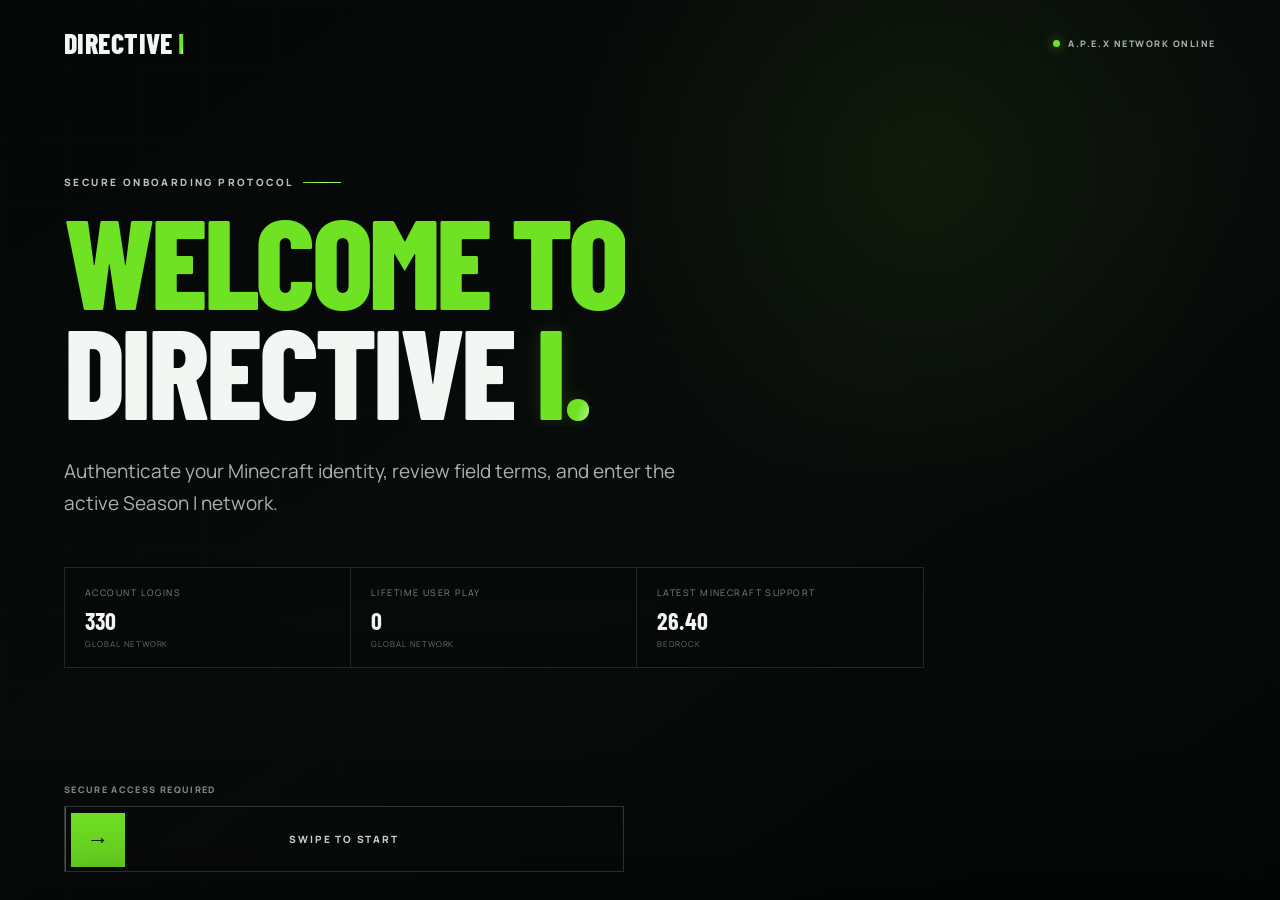
==== commit 837fcef3: "Add official Minecraft logo below Realm Divided artwork" ====
--- a/index.html
+++ b/index.html
@@ -12,7 +12,7 @@
   <link rel="stylesheet" href="styles.css" />
   <link rel="stylesheet" href="hero-effects.css?v=2" />
   <link rel="stylesheet" href="lightswind-effects.css?v=2" />
-  <link rel="stylesheet" href="other-project.css?v=4" />
+  <link rel="stylesheet" href="other-project.css?v=5" />
   <style>
     .hero-video {z-index:0!important;filter:none!important;transform:none!important;object-fit:cover!important;object-position:center center!important;image-rendering:auto;background:#050606;pointer-events:none}
     .hero-vignette {z-index:1!important;background:linear-gradient(90deg,rgba(4,6,6,.56) 0%,rgba(4,6,6,.30) 36%,rgba(4,6,6,.04) 70%,rgba(4,6,6,.08) 100%),linear-gradient(0deg,rgba(7,9,9,.80) 0%,rgba(7,9,9,.08) 34%,rgba(7,9,9,.04) 74%,rgba(7,9,9,.12) 100%)!important}
@@ -67,8 +67,13 @@
     <section class="other-project-sheet" data-other-project-sheet tabindex="-1" role="dialog" aria-modal="true" aria-labelledby="realm-project-title">
       <button class="other-project-close" type="button" data-other-project-close aria-label="Close Other Project"></button>
       <div class="other-project-inner">
-        <div class="other-project-media">
-          <img src="https://res.cloudinary.com/vitjnhhb/image/upload/f_auto,q_auto:best,w_1200,c_limit/v1789066659/realm-divided/realm-divided-logo.jpg" alt="Realm Divided — Five factions, one broken empire" loading="eager" decoding="async" />
+        <div class="other-project-visual">
+          <div class="other-project-media">
+            <img src="https://res.cloudinary.com/vitjnhhb/image/upload/f_auto,q_auto:best,w_1200,c_limit/v1789066659/realm-divided/realm-divided-logo.jpg" alt="Realm Divided — Five factions, one broken empire" loading="eager" decoding="async" />
+          </div>
+          <div class="minecraft-brand" aria-label="Minecraft">
+            <img src="https://raw.githubusercontent.com/Mojang/web-theme-bootstrap/main/assets/svg/logos/minecraft-core-brand.svg" alt="Minecraft" loading="eager" decoding="async" />
+          </div>
         </div>
         <div class="other-project-copy">
           <p class="other-project-kicker">OTHER PROJECT / MEDIEVAL KINGDOM</p>
--- a/other-project.css
+++ b/other-project.css
@@ -1 +1 @@
-:root{--op-bg:#070909;--op-line:rgba(255,255,255,.13);--op-text:#f2f4f2;--op-muted:#8b948e;--op-green:#70e224;--op-gold:#c9974d}.mobile-menu a[data-open-other-project]{position:relative;margin-top:18px;padding:27px 18px 21px;border:1px solid rgba(201,151,77,.38);border-bottom-color:rgba(201,151,77,.38);background:radial-gradient(circle at 88% 18%,rgba(201,151,77,.18),transparent 31%),linear-gradient(135deg,#1b120b 0%,#110d09 56%,#090807 100%);color:#f0dfc1;box-shadow:inset 3px 0 0 #c9974d,0 14px 34px rgba(0,0,0,.18);overflow:hidden;transition:background .25s ease,border-color .25s ease,transform .25s cubic-bezier(.16,1,.3,1)}.mobile-menu a[data-open-other-project]::before{content:"OTHER REALM";display:block;margin-bottom:8px;color:#c9974d;font:900 8px/1 ui-monospace,SFMono-Regular,Menlo,monospace;letter-spacing:.22em;text-transform:uppercase}.mobile-menu a[data-open-other-project]::after{content:"✦";position:absolute;right:18px;top:50%;translate:0 -50%;color:rgba(231,187,119,.72);font:400 18px/1 Georgia,serif}.mobile-menu a[data-open-other-project]:active{transform:scale(.985);background:radial-gradient(circle at 88% 18%,rgba(201,151,77,.26),transparent 34%),linear-gradient(135deg,#21160c 0%,#120d08 58%,#090807 100%)}.desktop-nav a[data-open-other-project]{color:#ddc299}.desktop-nav a[data-open-other-project]::after{background:#c9974d}.other-project-overlay{position:fixed;inset:0;z-index:7200;display:grid;align-items:end;pointer-events:none;visibility:hidden}.other-project-overlay.is-open{pointer-events:auto;visibility:visible}.other-project-backdrop{position:absolute;inset:0;background:rgba(2,4,3,.72);backdrop-filter:blur(12px);-webkit-backdrop-filter:blur(12px);opacity:0;transition:opacity .42s ease}.other-project-overlay.is-open .other-project-backdrop{opacity:1}.other-project-sheet{position:relative;width:100%;height:min(52dvh,600px);min-height:390px;background:linear-gradient(180deg,#11100d 0%,#080807 72%);border-top:1px solid rgba(201,151,77,.32);box-shadow:0 -28px 80px rgba(0,0,0,.52);transform:translate3d(0,105%,0);transition:transform .78s cubic-bezier(.16,1,.3,1);overflow:hidden;isolation:isolate}.other-project-overlay.is-open .other-project-sheet{transform:translate3d(0,0,0)}.other-project-sheet::before{content:"";position:absolute;inset:0;background:radial-gradient(circle at 76% 18%,rgba(201,151,77,.12),transparent 28%),linear-gradient(90deg,rgba(255,255,255,.025) 1px,transparent 1px),linear-gradient(rgba(255,255,255,.025) 1px,transparent 1px);background-size:auto,54px 54px,54px 54px;pointer-events:none;z-index:-1}.other-project-close{position:absolute;z-index:5;top:18px;right:20px;width:44px;height:44px;border:1px solid rgba(255,255,255,.16);background:rgba(5,6,5,.55);color:#f2f4f2;display:grid;place-items:center;cursor:pointer}.other-project-close::before,.other-project-close::after{content:"";position:absolute;width:18px;height:1px;background:currentColor}.other-project-close::before{transform:rotate(45deg)}.other-project-close::after{transform:rotate(-45deg)}.other-project-inner{width:min(1180px,calc(100vw - 40px));height:100%;margin:0 auto;display:grid;grid-template-columns:minmax(280px,.84fr) minmax(0,1.16fr);gap:clamp(26px,5vw,72px);align-items:center;padding:24px 0}.other-project-media{height:calc(100% - 24px);max-height:540px;overflow:hidden;border:1px solid rgba(255,255,255,.11);background:#090807;position:relative}.other-project-media::after{content:"";position:absolute;inset:0;background:linear-gradient(0deg,rgba(6,6,5,.34),transparent 42%);pointer-events:none}.other-project-media img{width:100%;height:100%;display:block;object-fit:cover;object-position:center;filter:saturate(.95) contrast(1.03);transform:translateZ(0)}.other-project-copy{min-width:0;padding-right:70px}.other-project-kicker{margin:0;color:var(--op-gold);font:900 9px/1.2 ui-monospace,SFMono-Regular,Menlo,monospace;letter-spacing:.2em;text-transform:uppercase}.other-project-copy h2{margin:12px 0 0;font-size:clamp(42px,6.2vw,82px);line-height:.86;letter-spacing:-.065em;font-weight:950}.other-project-copy p{max-width:560px;margin:18px 0 0;color:#a39d92;font-size:14px;line-height:1.65}.realm-hold{--hold-progress:0;position:relative;width:min(430px,100%);height:62px;margin-top:28px;border:1px solid rgba(201,151,77,.5);background:#0b0a08;color:#f4ede2;overflow:hidden;display:flex;align-items:center;justify-content:space-between;padding:0 18px;cursor:pointer;touch-action:none;user-select:none;-webkit-user-select:none}.realm-hold::after{content:"";position:absolute;inset:0;border:1px solid rgba(255,255,255,.035);pointer-events:none}.realm-hold-fill{position:absolute;inset:0;background:linear-gradient(90deg,#8a5e27,#c9974d);transform-origin:left center;transform:scaleX(var(--hold-progress));transition:transform .08s linear;z-index:0}.realm-hold-label,.realm-hold-percent{position:relative;z-index:1;font:900 10px/1 ui-monospace,SFMono-Regular,Menlo,monospace;letter-spacing:.16em;text-transform:uppercase}.realm-hold-percent{font-size:9px;color:#d8c5a5}.realm-hold.is-holding .realm-hold-label{color:#120d06}.realm-hold.is-holding .realm-hold-percent{color:#241606}.realm-hold.is-ready{border-color:#e7bb77}.realm-transition{position:fixed;inset:0;z-index:9900;pointer-events:none;visibility:hidden}.realm-transition.is-active{visibility:visible}.realm-wipe{position:absolute;background:#090705;transition:transform .68s cubic-bezier(.77,0,.18,1)}.realm-wipe-top{inset:0 0 50% 0;transform:translateY(-101%)}.realm-wipe-bottom{inset:50% 0 0 0;transform:translateY(101%)}.realm-wipe-left{inset:0 50% 0 0;transform:translateX(-101%)}.realm-wipe-right{inset:0 0 0 50%;transform:translateX(101%)}.realm-transition.is-active .realm-wipe{transform:translate(0,0)}.realm-transition-mark{position:absolute;left:50%;top:50%;translate:-50% -50%;z-index:3;opacity:0;color:#e8d4b2;font:800 clamp(22px,4vw,42px)/1 Georgia,serif;letter-spacing:.08em;text-transform:uppercase;white-space:nowrap;transition:opacity .26s ease .42s}.realm-transition.is-active .realm-transition-mark{opacity:1}@media(max-width:900px){.mobile-menu{overflow-y:auto!important;-webkit-overflow-scrolling:touch;overscroll-behavior:contain;height:calc(100dvh - var(--header-h));padding-bottom:max(170px,calc(env(safe-area-inset-bottom) + 145px))!important;scroll-padding-bottom:max(170px,calc(env(safe-area-inset-bottom) + 145px))}.mobile-menu nav{padding-bottom:22px}.mobile-menu a[data-open-other-project]{margin-bottom:28px}}@media(max-width:760px){.other-project-sheet{height:50dvh;min-height:380px}.other-project-inner{width:calc(100vw - 28px);grid-template-columns:minmax(150px,40%) minmax(0,1fr);gap:20px;padding:18px 0}.other-project-media{height:auto;max-height:none;aspect-ratio:1/1;align-self:center}.other-project-media img{object-fit:cover;object-position:center}.other-project-copy{padding-right:0;align-self:center}.other-project-kicker{font-size:8px;line-height:1.55}.other-project-copy h2{font-size:clamp(34px,10.5vw,48px);line-height:.88;margin-top:10px}.other-project-copy p{font-size:12px;line-height:1.5;margin-top:12px}.realm-hold{height:56px;margin-top:18px;padding:0 14px}.realm-hold-label{font-size:9px}.other-project-close{top:12px;right:14px;width:40px;height:40px;background:rgba(5,6,5,.78)}}@media(max-width:520px){.other-project-sheet{height:50dvh;min-height:390px}.other-project-inner{grid-template-columns:38% minmax(0,1fr);gap:18px;padding:16px 0}.other-project-media{width:100%;aspect-ratio:1/1;align-self:center}.other-project-copy{padding-top:6px}.other-project-copy h2{font-size:clamp(30px,9.4vw,42px);line-height:.88;letter-spacing:-.055em}.other-project-copy p{display:-webkit-box;-webkit-line-clamp:3;-webkit-box-orient:vertical;overflow:hidden}.realm-hold{height:54px;margin-top:16px}.other-project-close{top:10px;right:12px;width:38px;height:38px}}@media(max-width:390px){.other-project-inner{grid-template-columns:36% minmax(0,1fr);gap:14px}.other-project-copy h2{font-size:30px}.other-project-copy p{font-size:11.5px}.realm-hold{padding:0 11px}.realm-hold-label{font-size:8px}.realm-hold-percent{font-size:8px}}@media(prefers-reduced-motion:reduce){.other-project-sheet,.other-project-backdrop,.realm-wipe,.realm-transition-mark{transition-duration:.01ms!important}}+:root{--op-bg:#070909;--op-line:rgba(255,255,255,.13);--op-text:#f2f4f2;--op-muted:#8b948e;--op-green:#70e224;--op-gold:#c9974d}.mobile-menu a[data-open-other-project]{position:relative;margin-top:18px;padding:27px 18px 21px;border:1px solid rgba(201,151,77,.38);border-bottom-color:rgba(201,151,77,.38);background:radial-gradient(circle at 88% 18%,rgba(201,151,77,.18),transparent 31%),linear-gradient(135deg,#1b120b 0%,#110d09 56%,#090807 100%);color:#f0dfc1;box-shadow:inset 3px 0 0 #c9974d,0 14px 34px rgba(0,0,0,.18);overflow:hidden;transition:background .25s ease,border-color .25s ease,transform .25s cubic-bezier(.16,1,.3,1)}.mobile-menu a[data-open-other-project]::before{content:"OTHER REALM";display:block;margin-bottom:8px;color:#c9974d;font:900 8px/1 ui-monospace,SFMono-Regular,Menlo,monospace;letter-spacing:.22em;text-transform:uppercase}.mobile-menu a[data-open-other-project]::after{content:"✦";position:absolute;right:18px;top:50%;translate:0 -50%;color:rgba(231,187,119,.72);font:400 18px/1 Georgia,serif}.mobile-menu a[data-open-other-project]:active{transform:scale(.985);background:radial-gradient(circle at 88% 18%,rgba(201,151,77,.26),transparent 34%),linear-gradient(135deg,#21160c 0%,#120d08 58%,#090807 100%)}.desktop-nav a[data-open-other-project]{color:#ddc299}.desktop-nav a[data-open-other-project]::after{background:#c9974d}.other-project-overlay{position:fixed;inset:0;z-index:7200;display:grid;align-items:end;pointer-events:none;visibility:hidden}.other-project-overlay.is-open{pointer-events:auto;visibility:visible}.other-project-backdrop{position:absolute;inset:0;background:rgba(2,4,3,.72);backdrop-filter:blur(12px);-webkit-backdrop-filter:blur(12px);opacity:0;transition:opacity .42s ease}.other-project-overlay.is-open .other-project-backdrop{opacity:1}.other-project-sheet{position:relative;width:100%;height:min(52dvh,600px);min-height:390px;background:linear-gradient(180deg,#11100d 0%,#080807 72%);border-top:1px solid rgba(201,151,77,.32);box-shadow:0 -28px 80px rgba(0,0,0,.52);transform:translate3d(0,105%,0);transition:transform .78s cubic-bezier(.16,1,.3,1);overflow:hidden;isolation:isolate}.other-project-overlay.is-open .other-project-sheet{transform:translate3d(0,0,0)}.other-project-sheet::before{content:"";position:absolute;inset:0;background:radial-gradient(circle at 76% 18%,rgba(201,151,77,.12),transparent 28%),linear-gradient(90deg,rgba(255,255,255,.025) 1px,transparent 1px),linear-gradient(rgba(255,255,255,.025) 1px,transparent 1px);background-size:auto,54px 54px,54px 54px;pointer-events:none;z-index:-1}.other-project-close{position:absolute;z-index:5;top:18px;right:20px;width:44px;height:44px;border:1px solid rgba(255,255,255,.16);background:rgba(5,6,5,.55);color:#f2f4f2;display:grid;place-items:center;cursor:pointer}.other-project-close::before,.other-project-close::after{content:"";position:absolute;width:18px;height:1px;background:currentColor}.other-project-close::before{transform:rotate(45deg)}.other-project-close::after{transform:rotate(-45deg)}.other-project-inner{width:min(1180px,calc(100vw - 40px));height:100%;margin:0 auto;display:grid;grid-template-columns:minmax(280px,.84fr) minmax(0,1.16fr);gap:clamp(26px,5vw,72px);align-items:center;padding:24px 0}.other-project-visual{height:calc(100% - 24px);max-height:540px;display:grid;grid-template-rows:minmax(0,1fr) auto;gap:12px;align-self:center;min-height:0}.other-project-media{height:100%;min-height:0;overflow:hidden;border:1px solid rgba(255,255,255,.11);background:#090807;position:relative}.other-project-media::after{content:"";position:absolute;inset:0;background:linear-gradient(0deg,rgba(6,6,5,.34),transparent 42%);pointer-events:none}.other-project-media img{width:100%;height:100%;display:block;object-fit:cover;object-position:center;filter:saturate(.95) contrast(1.03);transform:translateZ(0)}.minecraft-brand{min-height:42px;display:flex;align-items:center;justify-content:center;padding:9px 14px;border:1px solid rgba(255,255,255,.09);background:linear-gradient(180deg,rgba(238,229,213,.07),rgba(238,229,213,.025));overflow:hidden}.minecraft-brand img{display:block;width:min(210px,88%);height:auto;max-height:34px;object-fit:contain;filter:brightness(1.18) contrast(1.04);opacity:.92}.other-project-copy{min-width:0;padding-right:70px}.other-project-kicker{margin:0;color:var(--op-gold);font:900 9px/1.2 ui-monospace,SFMono-Regular,Menlo,monospace;letter-spacing:.2em;text-transform:uppercase}.other-project-copy h2{margin:12px 0 0;font-size:clamp(42px,6.2vw,82px);line-height:.86;letter-spacing:-.065em;font-weight:950}.other-project-copy p{max-width:560px;margin:18px 0 0;color:#a39d92;font-size:14px;line-height:1.65}.realm-hold{--hold-progress:0;position:relative;width:min(430px,100%);height:62px;margin-top:28px;border:1px solid rgba(201,151,77,.5);background:#0b0a08;color:#f4ede2;overflow:hidden;display:flex;align-items:center;justify-content:space-between;padding:0 18px;cursor:pointer;touch-action:none;user-select:none;-webkit-user-select:none}.realm-hold::after{content:"";position:absolute;inset:0;border:1px solid rgba(255,255,255,.035);pointer-events:none}.realm-hold-fill{position:absolute;inset:0;background:linear-gradient(90deg,#8a5e27,#c9974d);transform-origin:left center;transform:scaleX(var(--hold-progress));transition:transform .08s linear;z-index:0}.realm-hold-label,.realm-hold-percent{position:relative;z-index:1;font:900 10px/1 ui-monospace,SFMono-Regular,Menlo,monospace;letter-spacing:.16em;text-transform:uppercase}.realm-hold-percent{font-size:9px;color:#d8c5a5}.realm-hold.is-holding .realm-hold-label{color:#120d06}.realm-hold.is-holding .realm-hold-percent{color:#241606}.realm-hold.is-ready{border-color:#e7bb77}.realm-transition{position:fixed;inset:0;z-index:9900;pointer-events:none;visibility:hidden}.realm-transition.is-active{visibility:visible}.realm-wipe{position:absolute;background:#090705;transition:transform .68s cubic-bezier(.77,0,.18,1)}.realm-wipe-top{inset:0 0 50% 0;transform:translateY(-101%)}.realm-wipe-bottom{inset:50% 0 0 0;transform:translateY(101%)}.realm-wipe-left{inset:0 50% 0 0;transform:translateX(-101%)}.realm-wipe-right{inset:0 0 0 50%;transform:translateX(101%)}.realm-transition.is-active .realm-wipe{transform:translate(0,0)}.realm-transition-mark{position:absolute;left:50%;top:50%;translate:-50% -50%;z-index:3;opacity:0;color:#e8d4b2;font:800 clamp(22px,4vw,42px)/1 Georgia,serif;letter-spacing:.08em;text-transform:uppercase;white-space:nowrap;transition:opacity .26s ease .42s}.realm-transition.is-active .realm-transition-mark{opacity:1}@media(max-width:900px){.mobile-menu{overflow-y:auto!important;-webkit-overflow-scrolling:touch;overscroll-behavior:contain;height:calc(100dvh - var(--header-h));padding-bottom:max(170px,calc(env(safe-area-inset-bottom) + 145px))!important;scroll-padding-bottom:max(170px,calc(env(safe-area-inset-bottom) + 145px))}.mobile-menu nav{padding-bottom:22px}.mobile-menu a[data-open-other-project]{margin-bottom:28px}}@media(max-width:760px){.other-project-sheet{height:50dvh;min-height:380px}.other-project-inner{width:calc(100vw - 28px);grid-template-columns:minmax(150px,40%) minmax(0,1fr);gap:20px;padding:18px 0}.other-project-visual{height:auto;max-height:none;align-self:center;gap:10px}.other-project-media{height:auto;aspect-ratio:1/1}.other-project-media img{object-fit:cover;object-position:center}.minecraft-brand{min-height:36px;padding:7px 9px}.minecraft-brand img{width:min(155px,88%);max-height:26px}.other-project-copy{padding-right:0;align-self:center}.other-project-kicker{font-size:8px;line-height:1.55}.other-project-copy h2{font-size:clamp(34px,10.5vw,48px);line-height:.88;margin-top:10px}.other-project-copy p{font-size:12px;line-height:1.5;margin-top:12px}.realm-hold{height:56px;margin-top:18px;padding:0 14px}.realm-hold-label{font-size:9px}.other-project-close{top:12px;right:14px;width:40px;height:40px;background:rgba(5,6,5,.78)}}@media(max-width:520px){.other-project-sheet{height:50dvh;min-height:390px}.other-project-inner{grid-template-columns:38% minmax(0,1fr);gap:18px;padding:16px 0}.other-project-visual{width:100%;gap:8px}.other-project-media{width:100%;aspect-ratio:1/1}.minecraft-brand{min-height:32px;padding:6px 7px}.minecraft-brand img{width:92%;max-height:23px}.other-project-copy{padding-top:6px}.other-project-copy h2{font-size:clamp(30px,9.4vw,42px);line-height:.88;letter-spacing:-.055em}.other-project-copy p{display:-webkit-box;-webkit-line-clamp:3;-webkit-box-orient:vertical;overflow:hidden}.realm-hold{height:54px;margin-top:16px}.other-project-close{top:10px;right:12px;width:38px;height:38px}}@media(max-width:390px){.other-project-inner{grid-template-columns:36% minmax(0,1fr);gap:14px}.other-project-copy h2{font-size:30px}.other-project-copy p{font-size:11.5px}.realm-hold{padding:0 11px}.realm-hold-label{font-size:8px}.realm-hold-percent{font-size:8px}.minecraft-brand img{max-height:20px}}@media(prefers-reduced-motion:reduce){.other-project-sheet,.other-project-backdrop,.realm-wipe,.realm-transition-mark{transition-duration:.01ms!important}}
